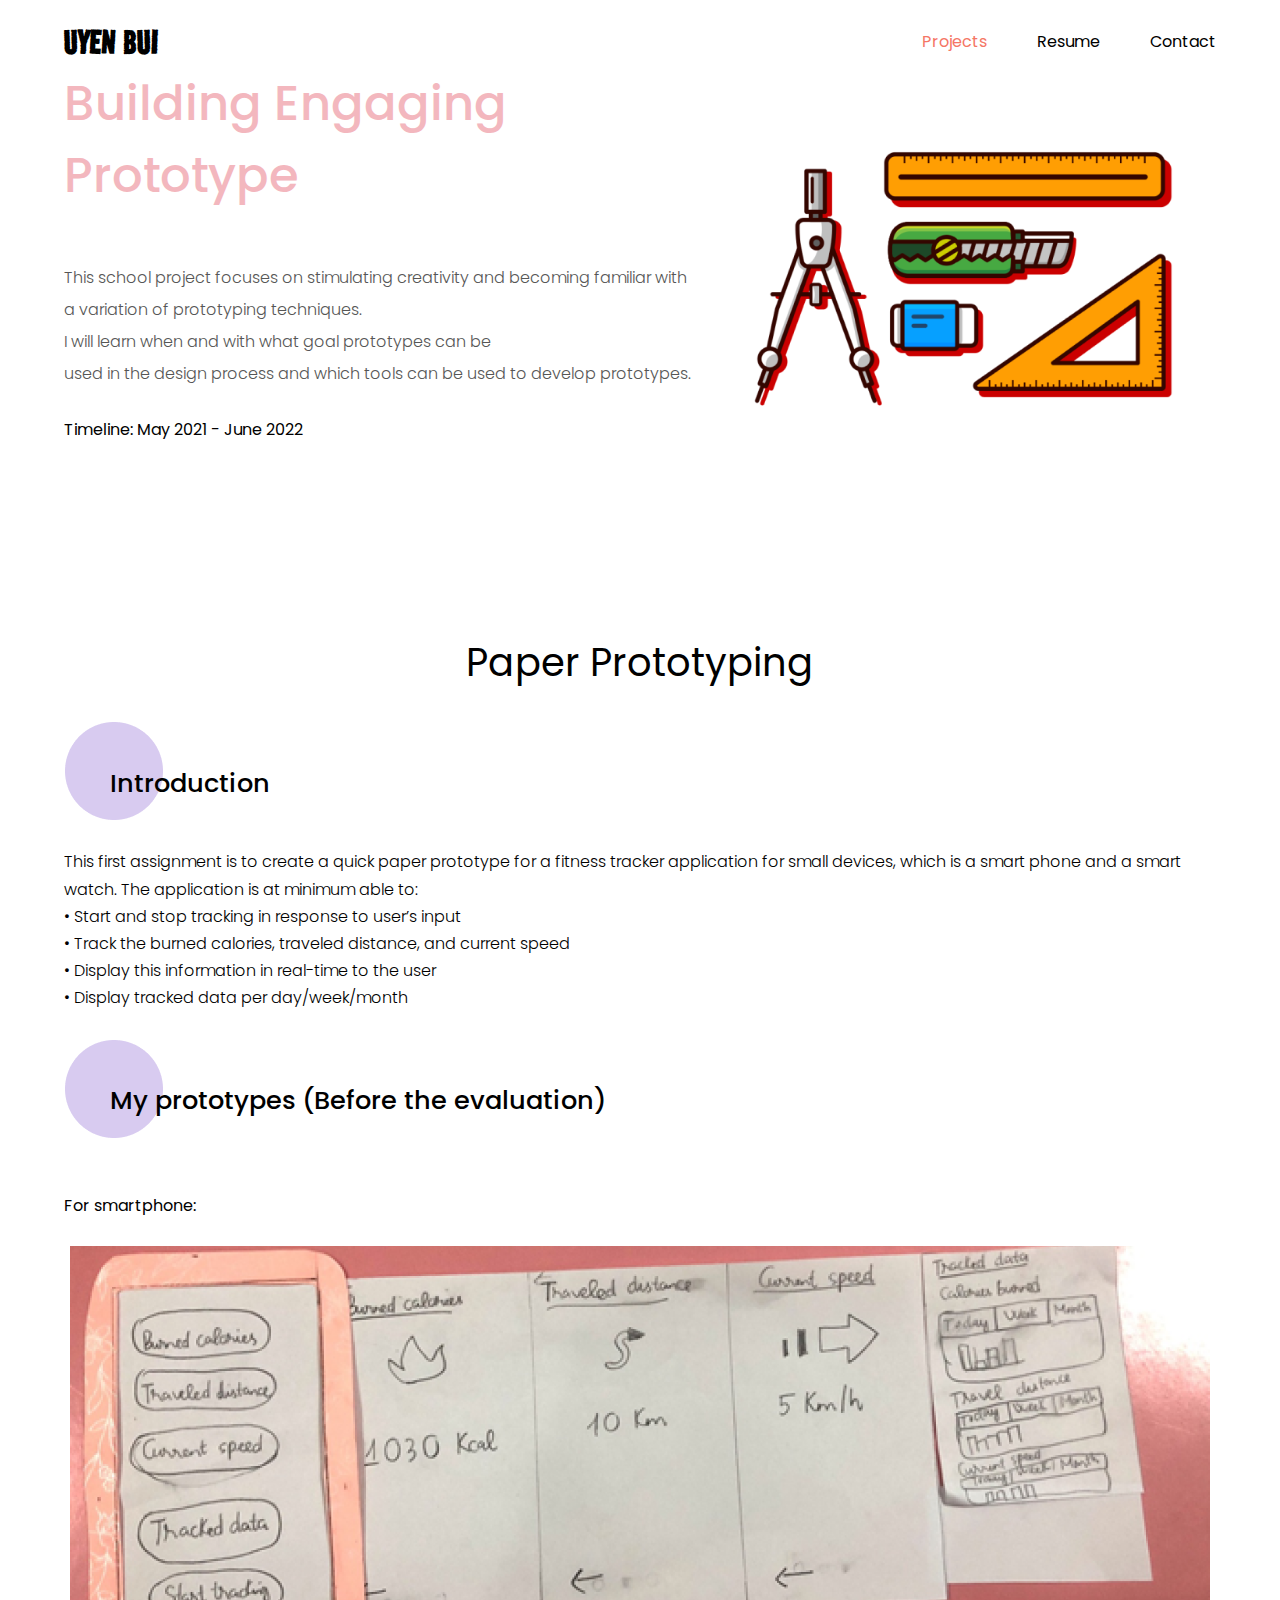
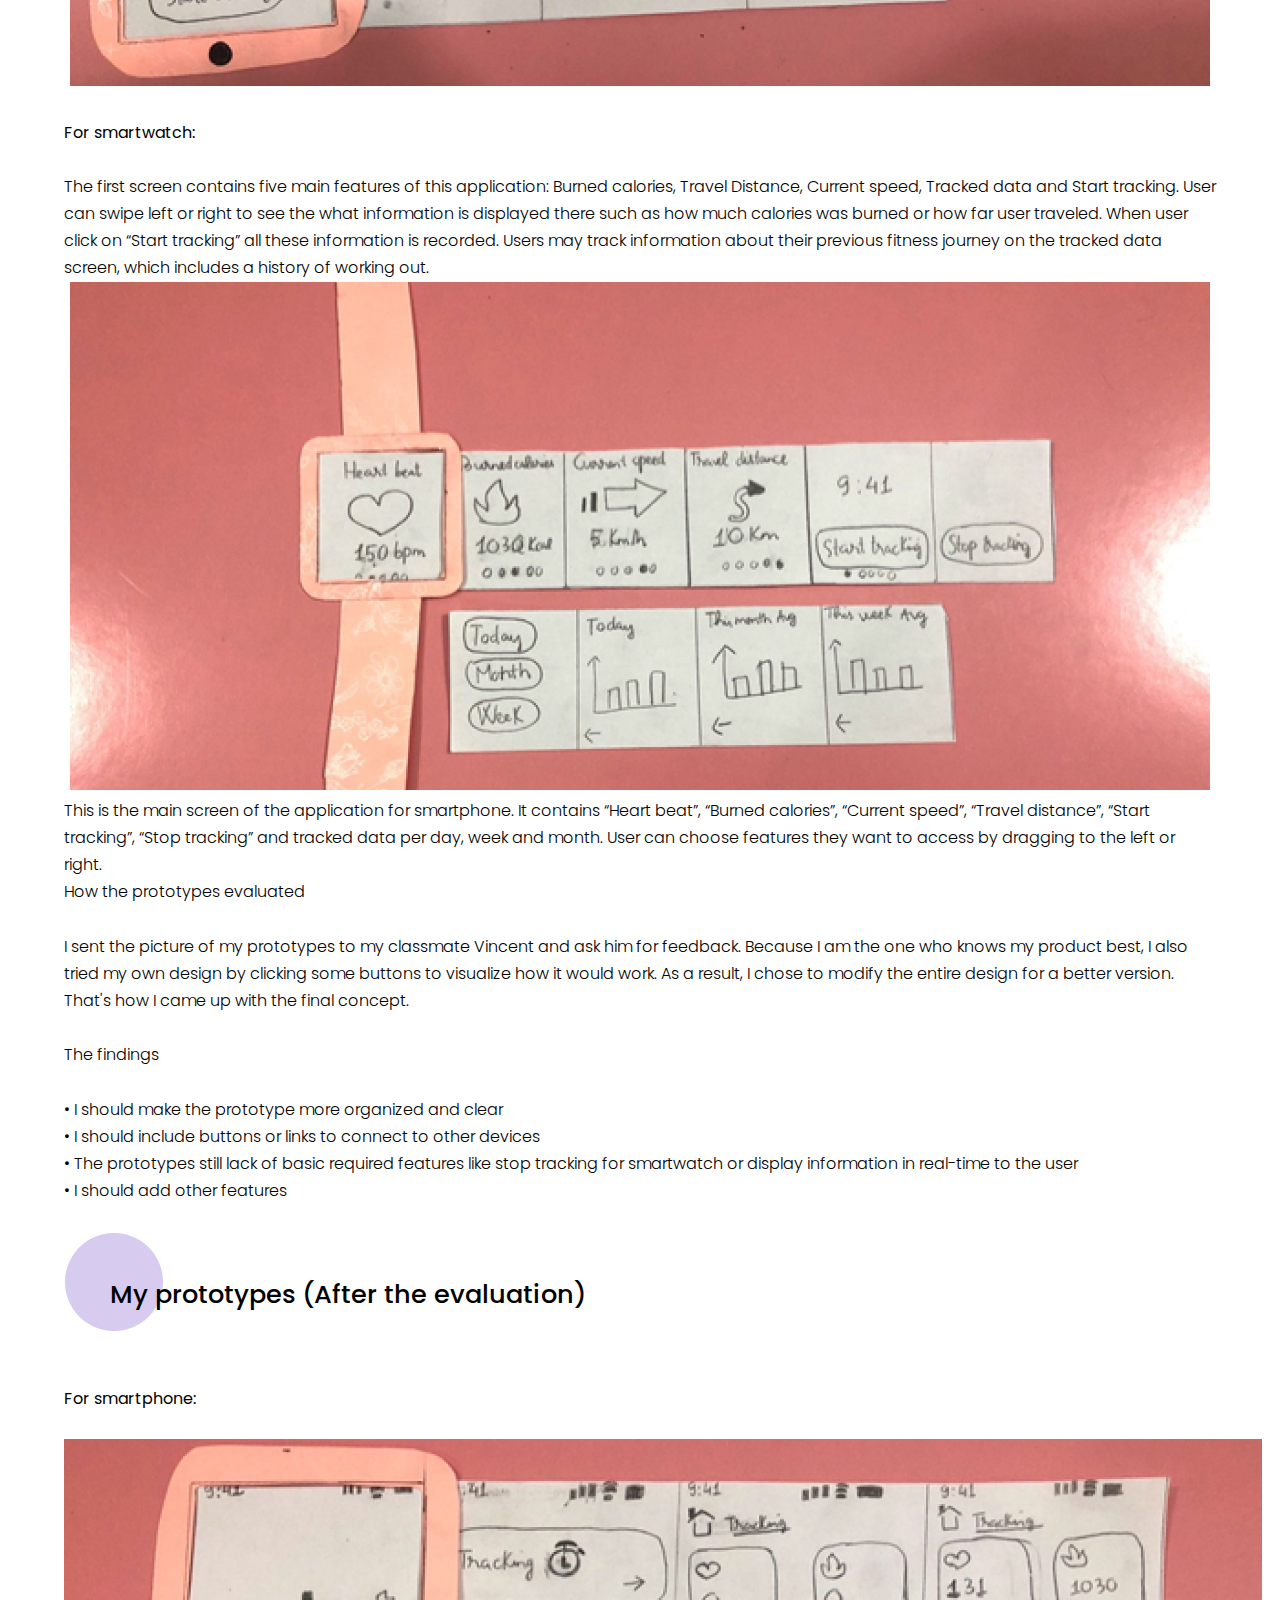
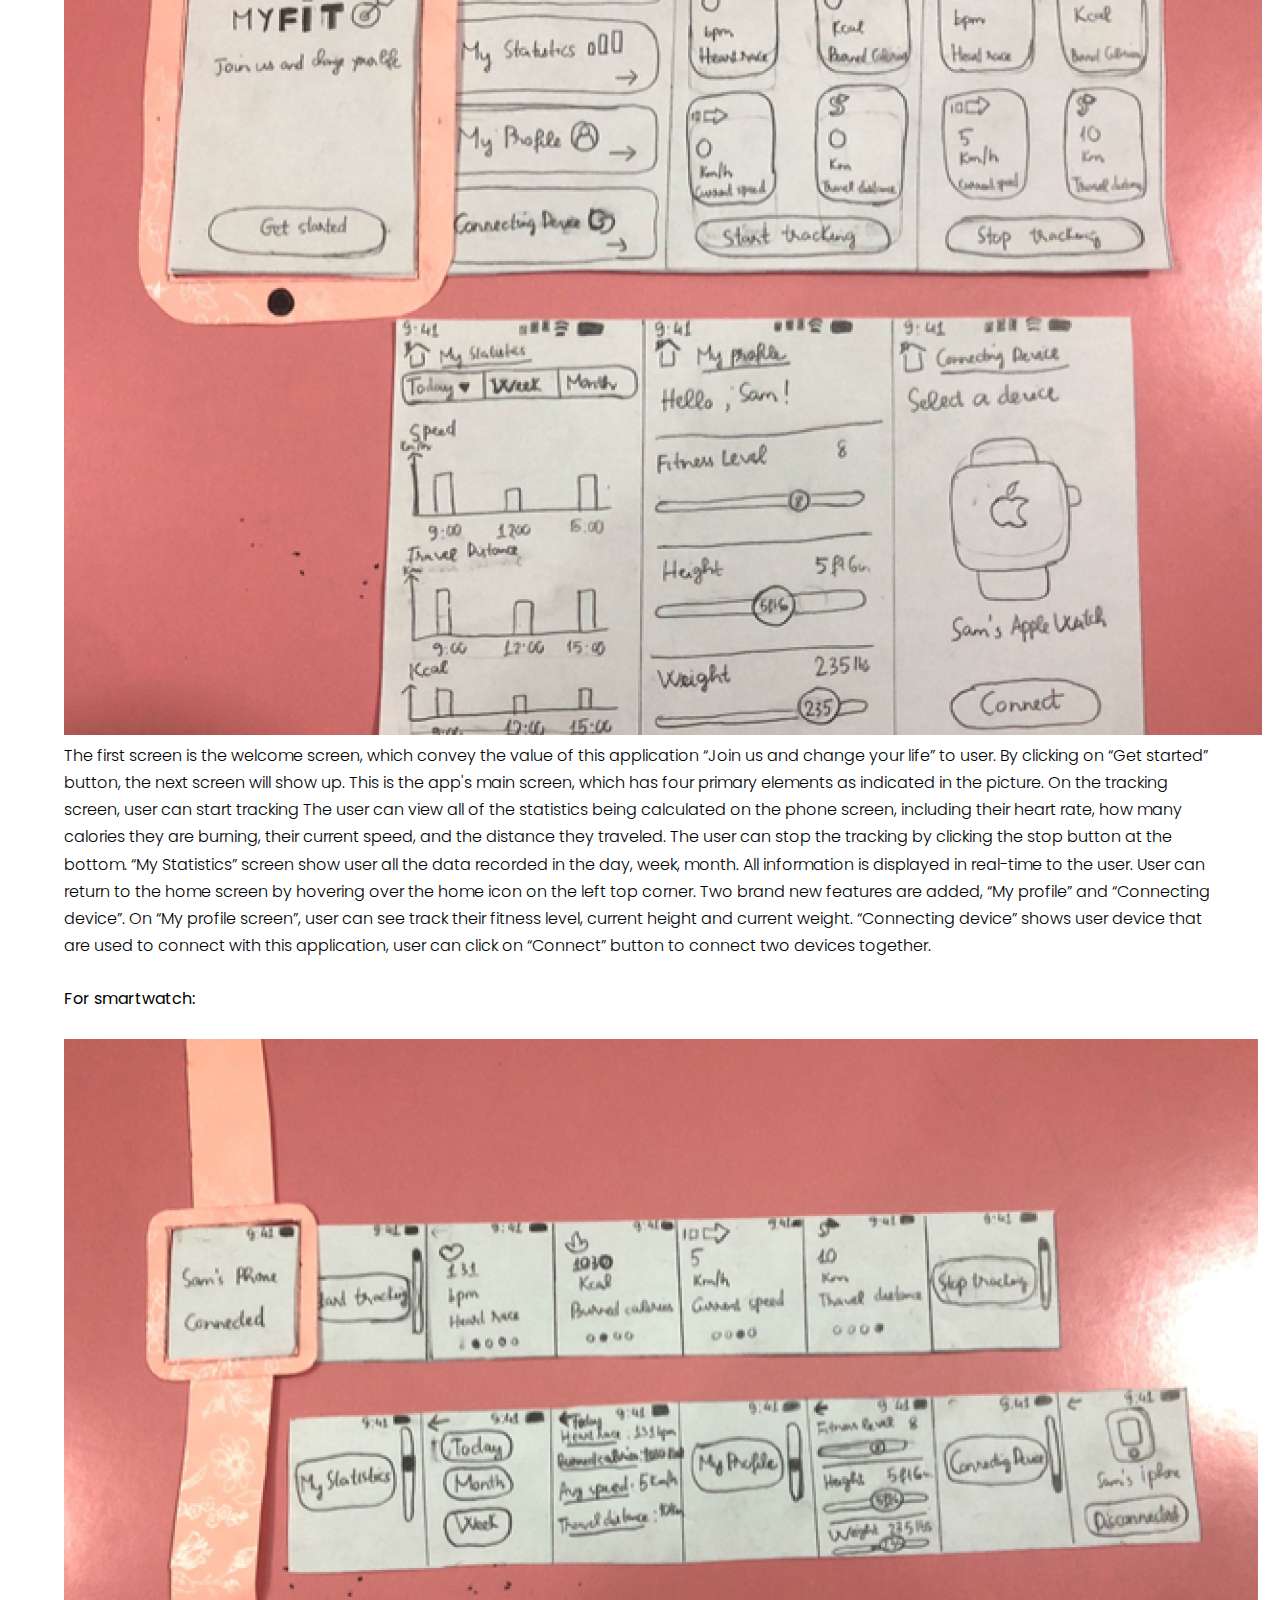
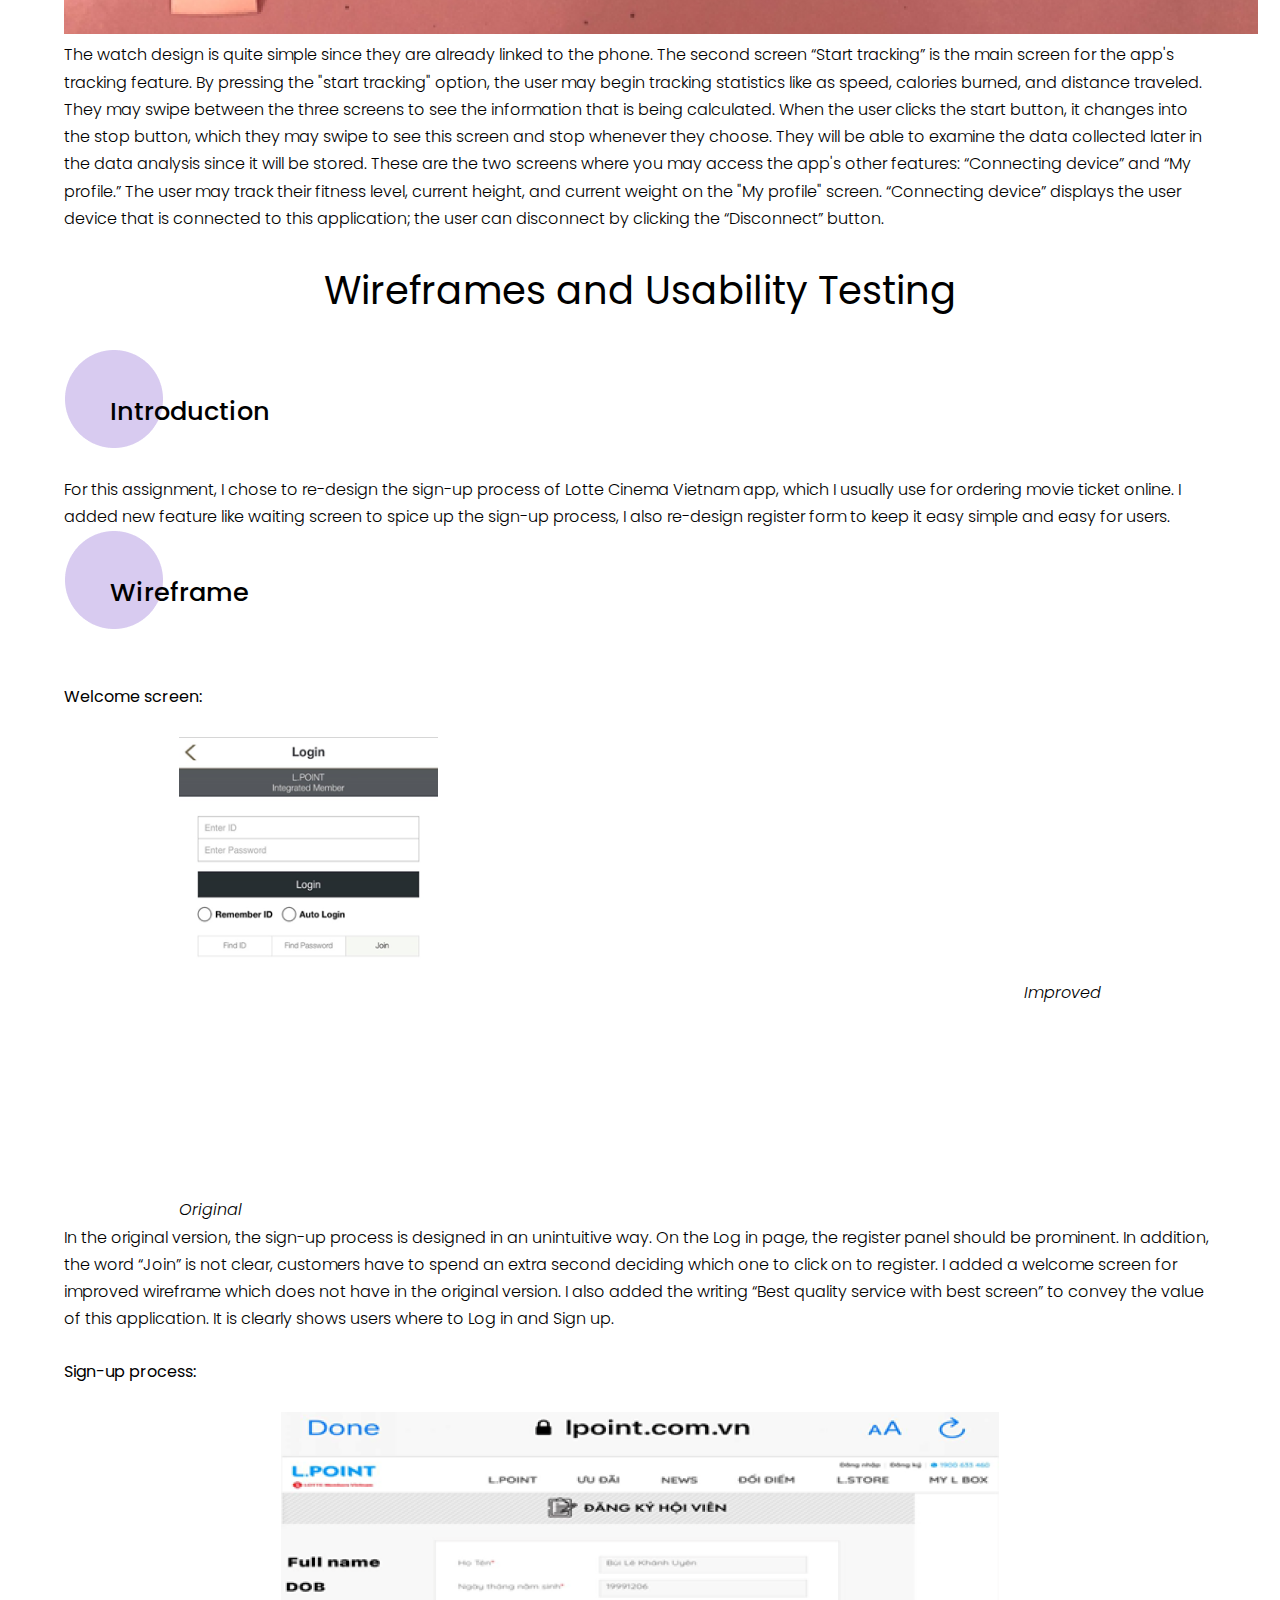
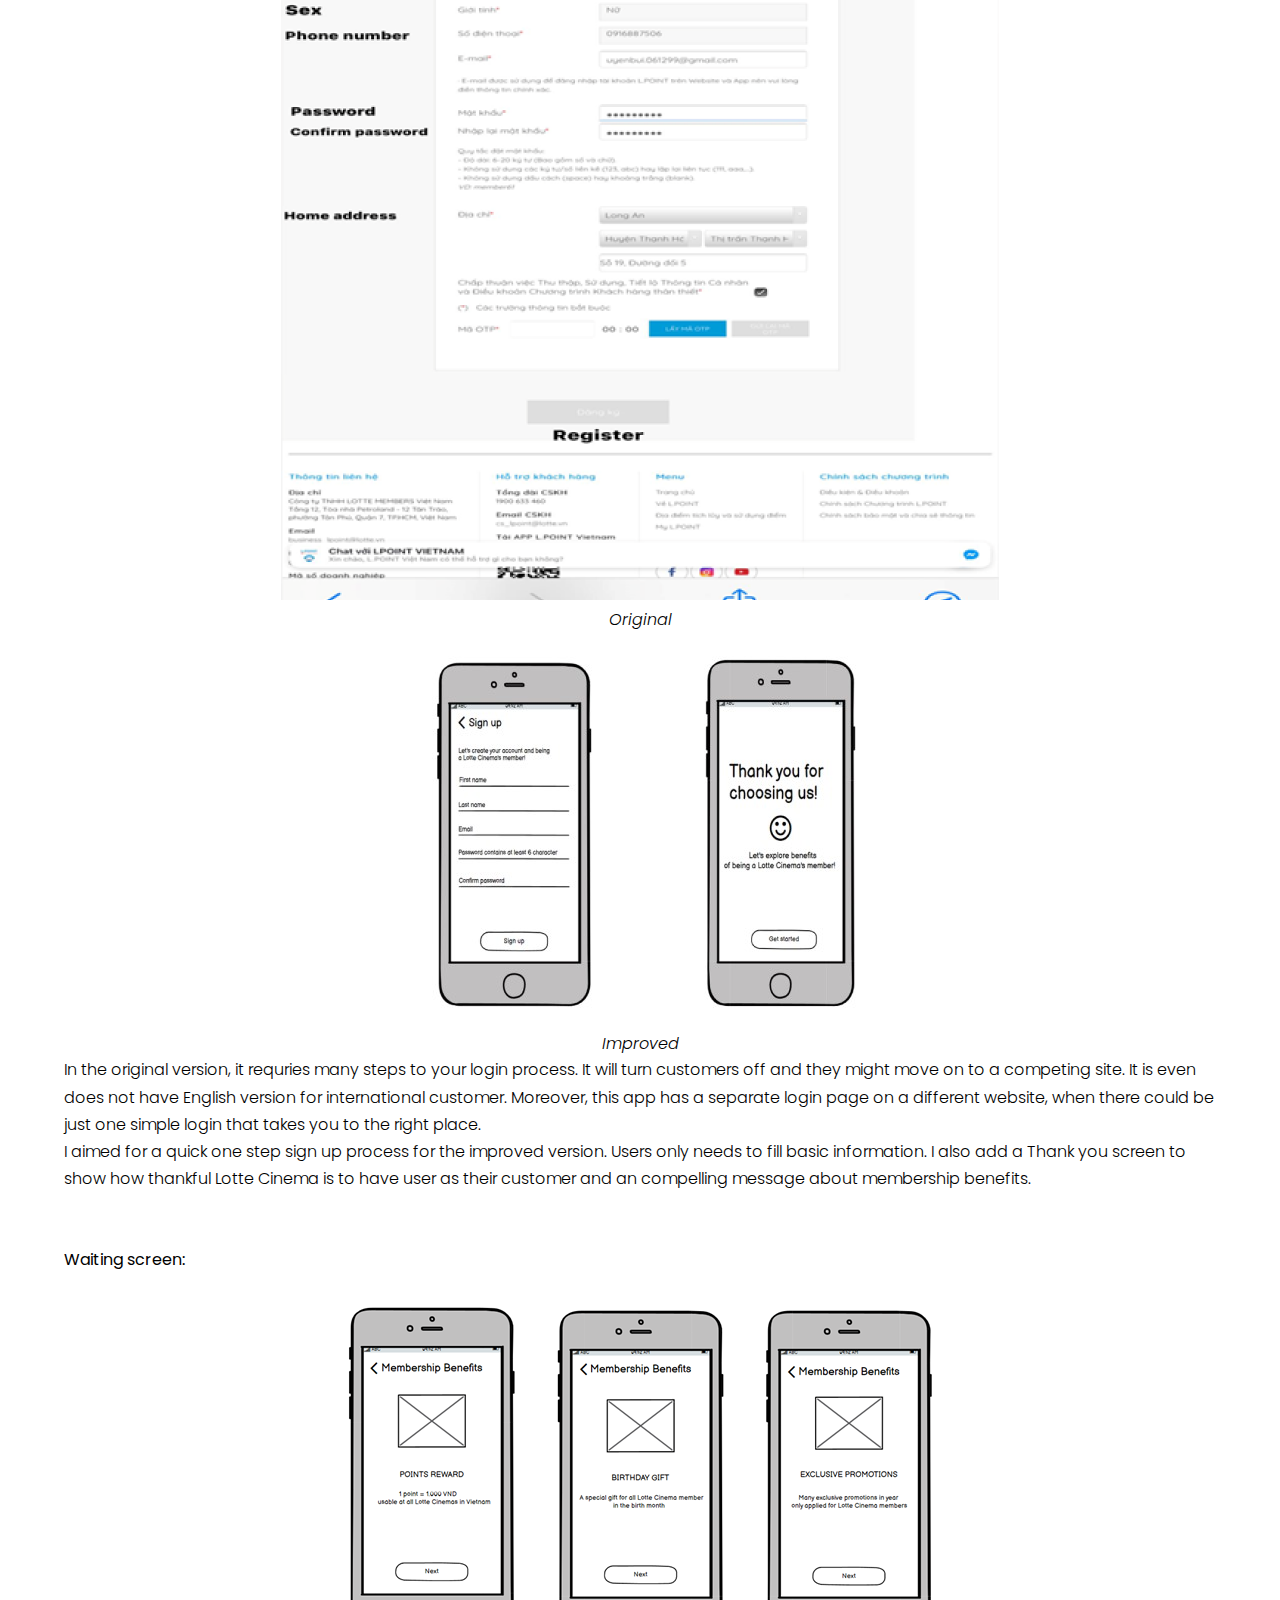
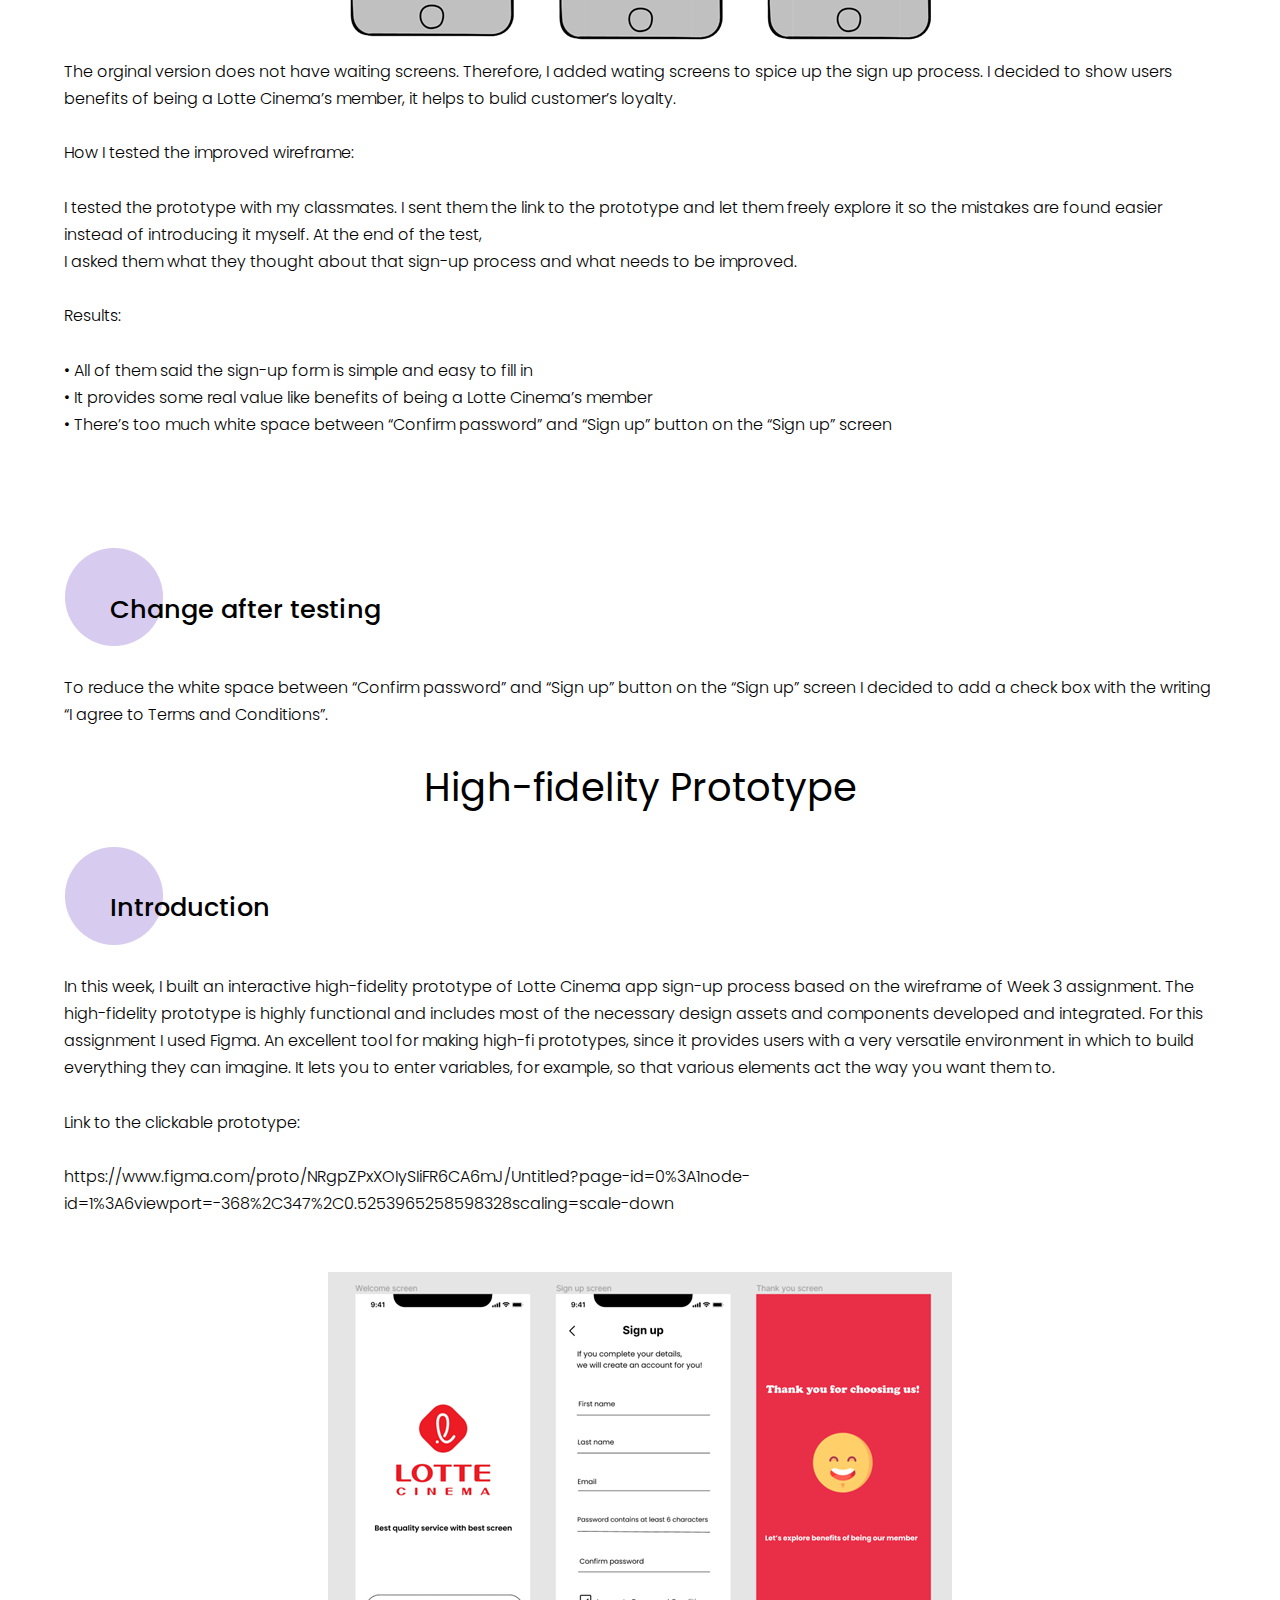
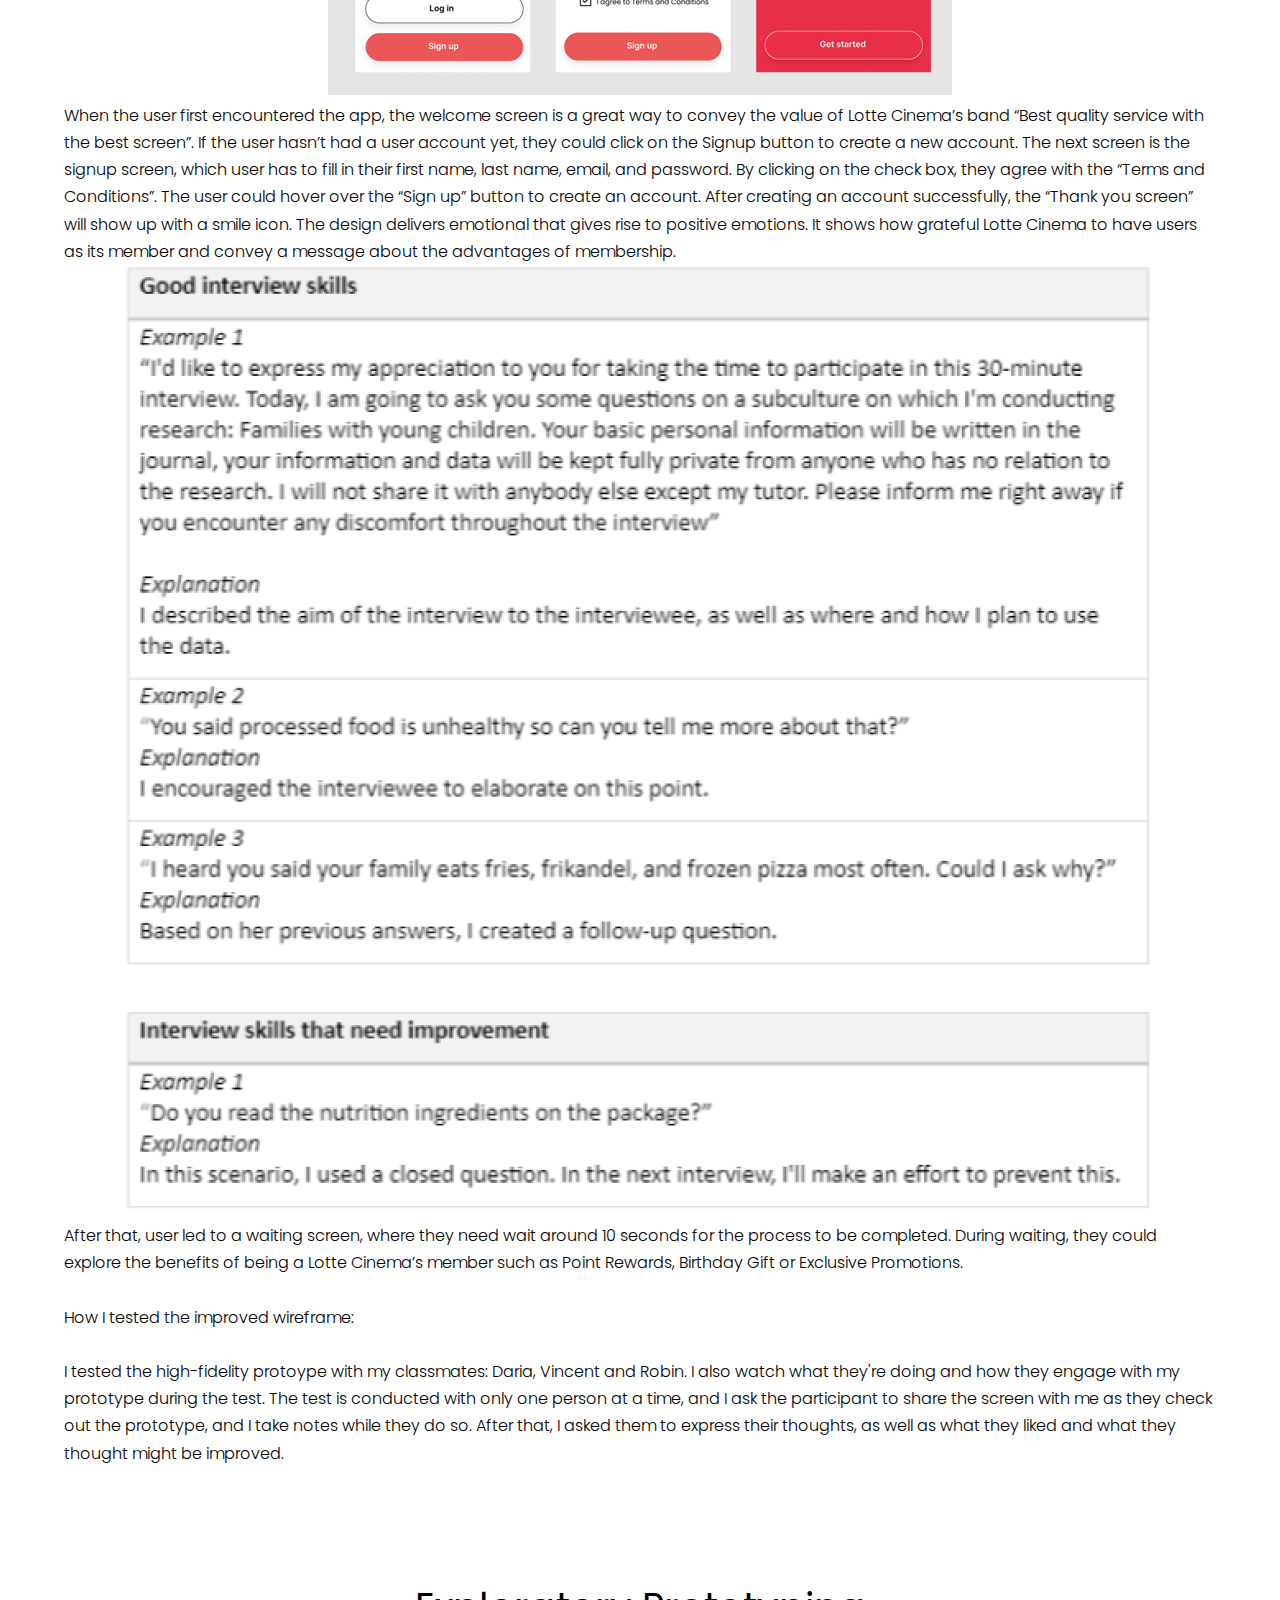
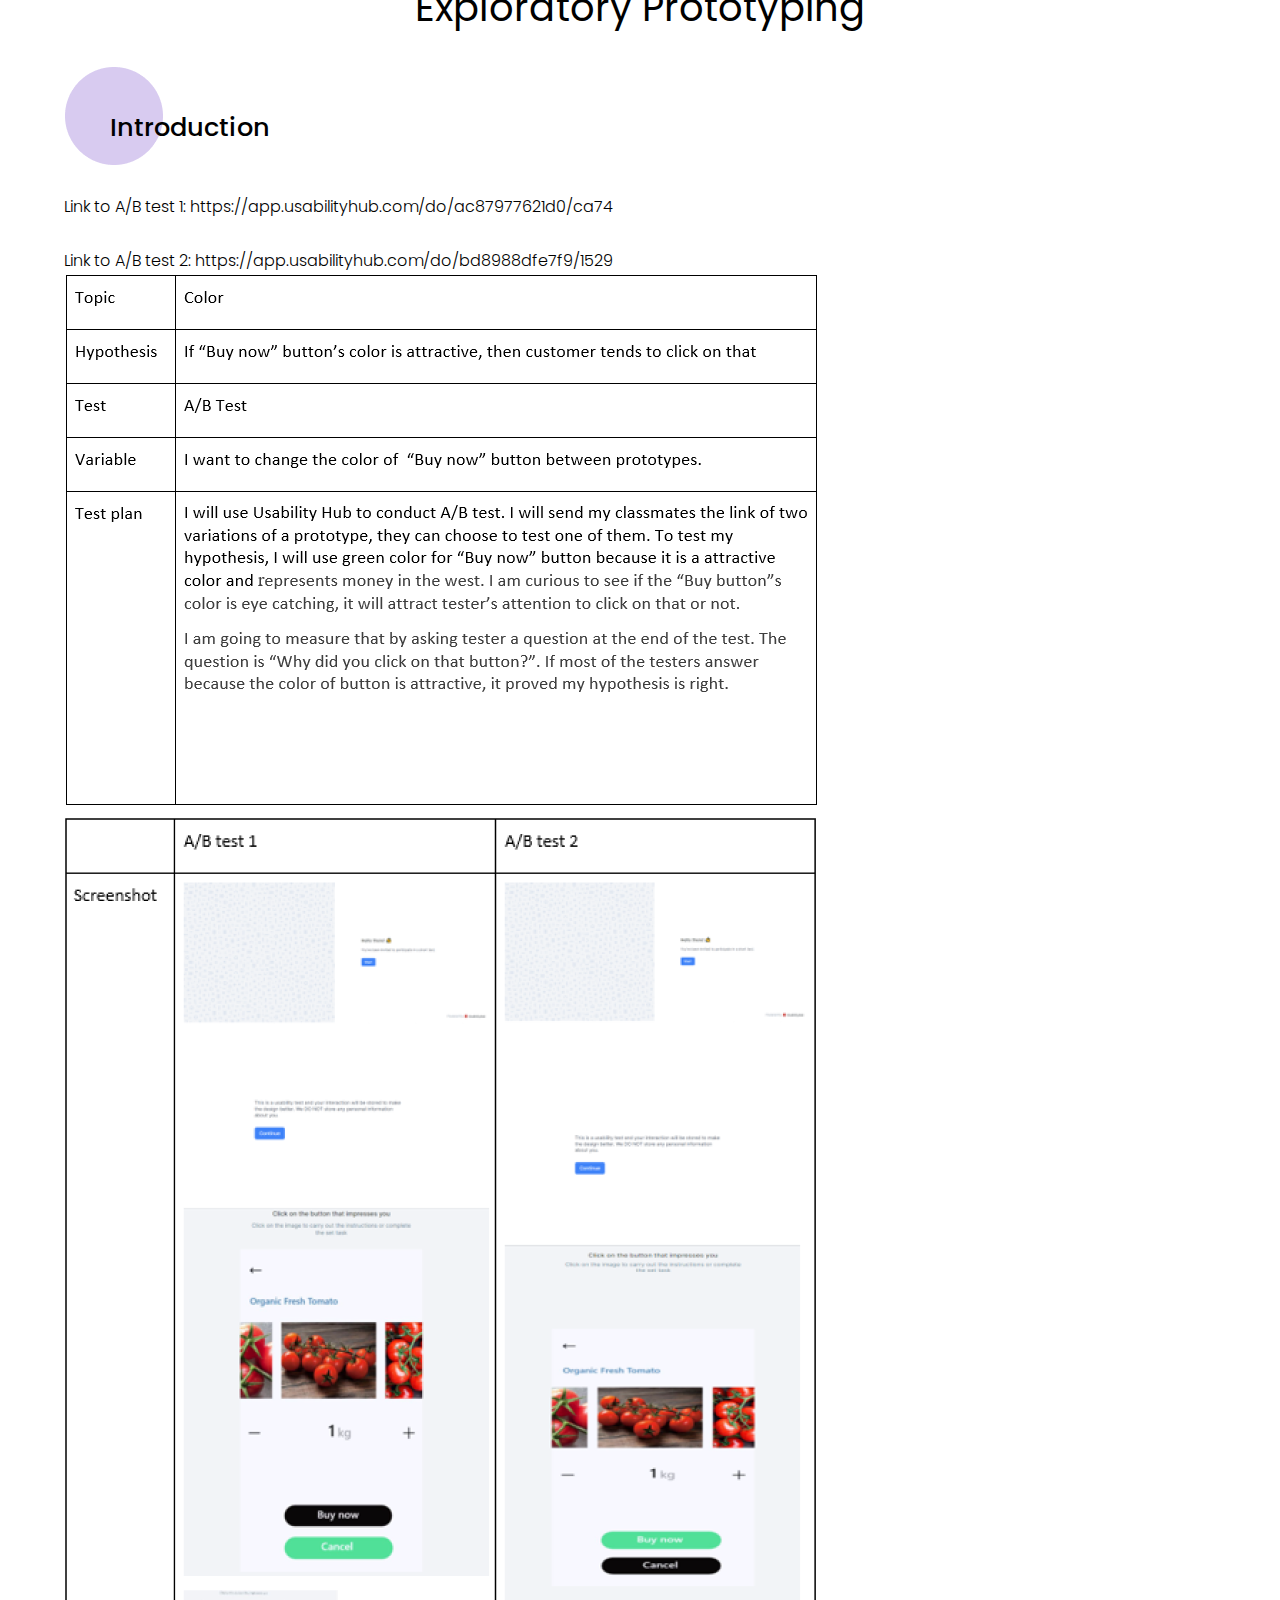
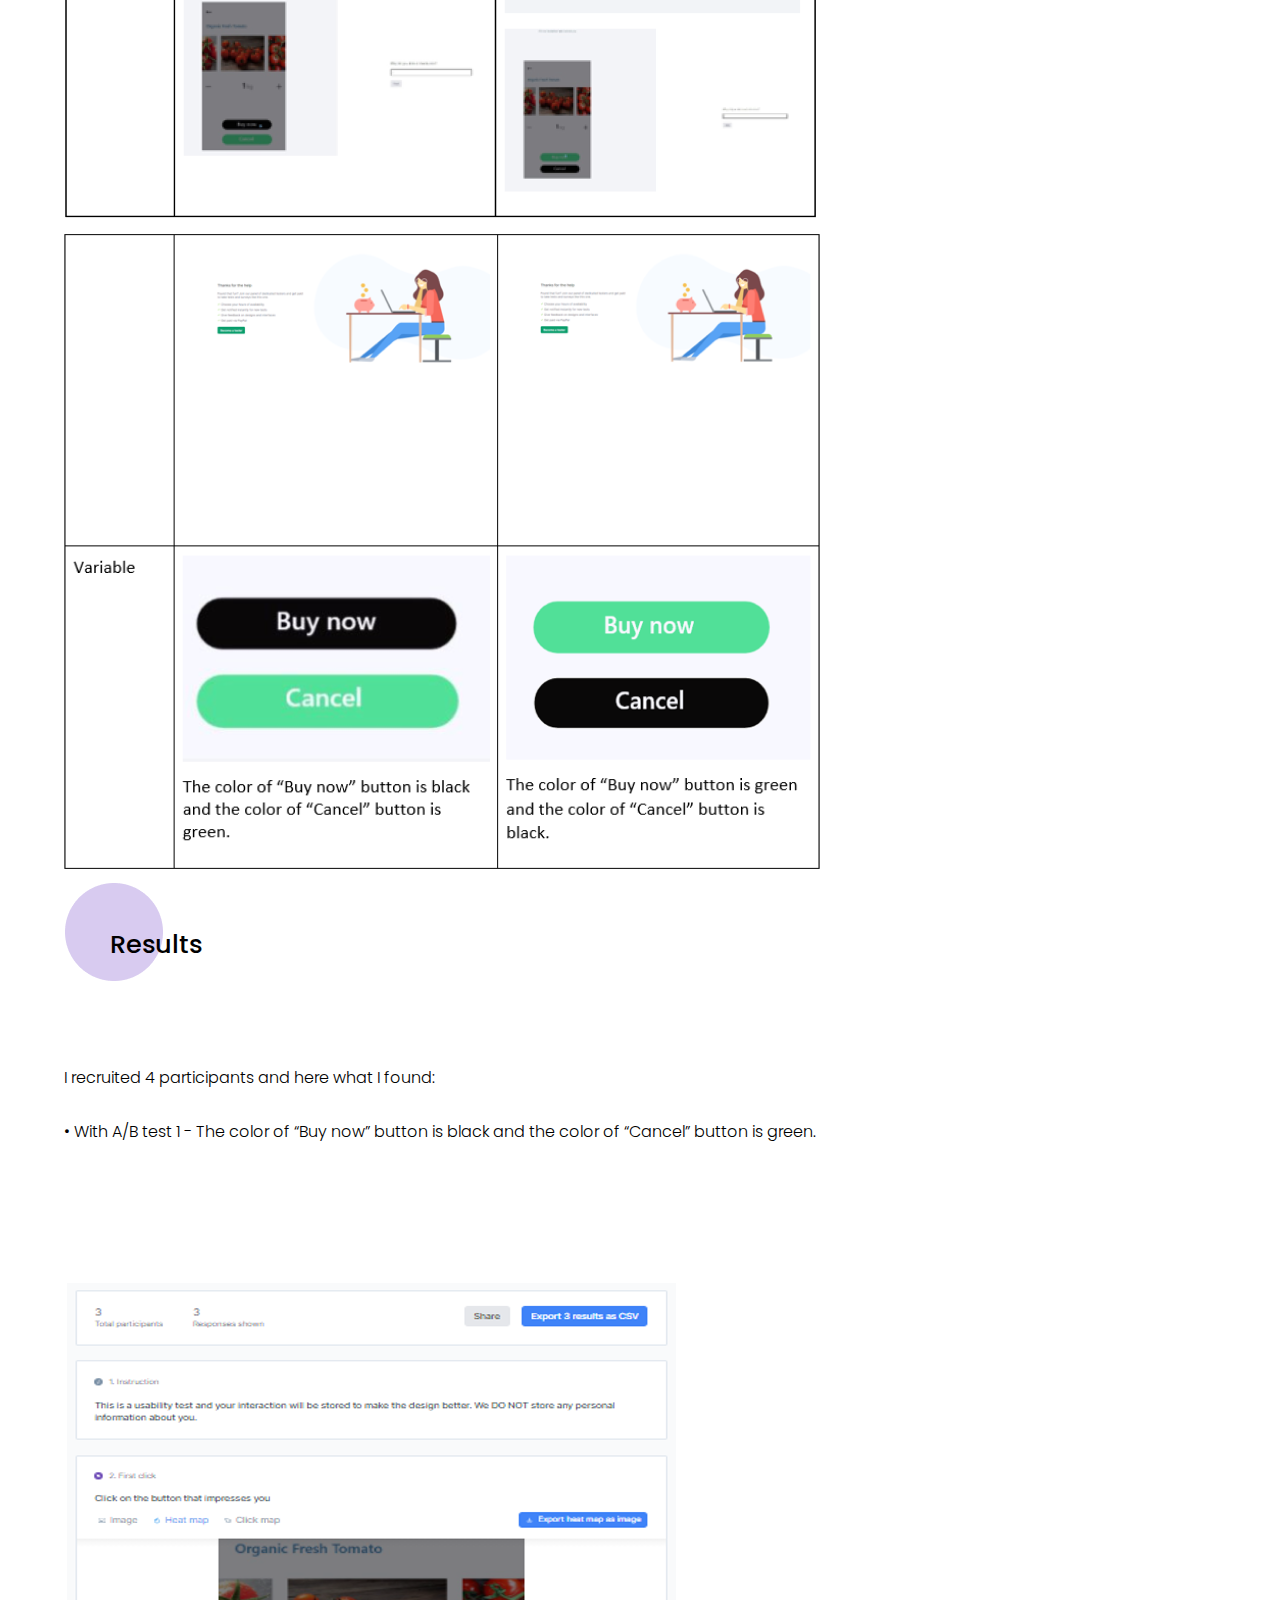
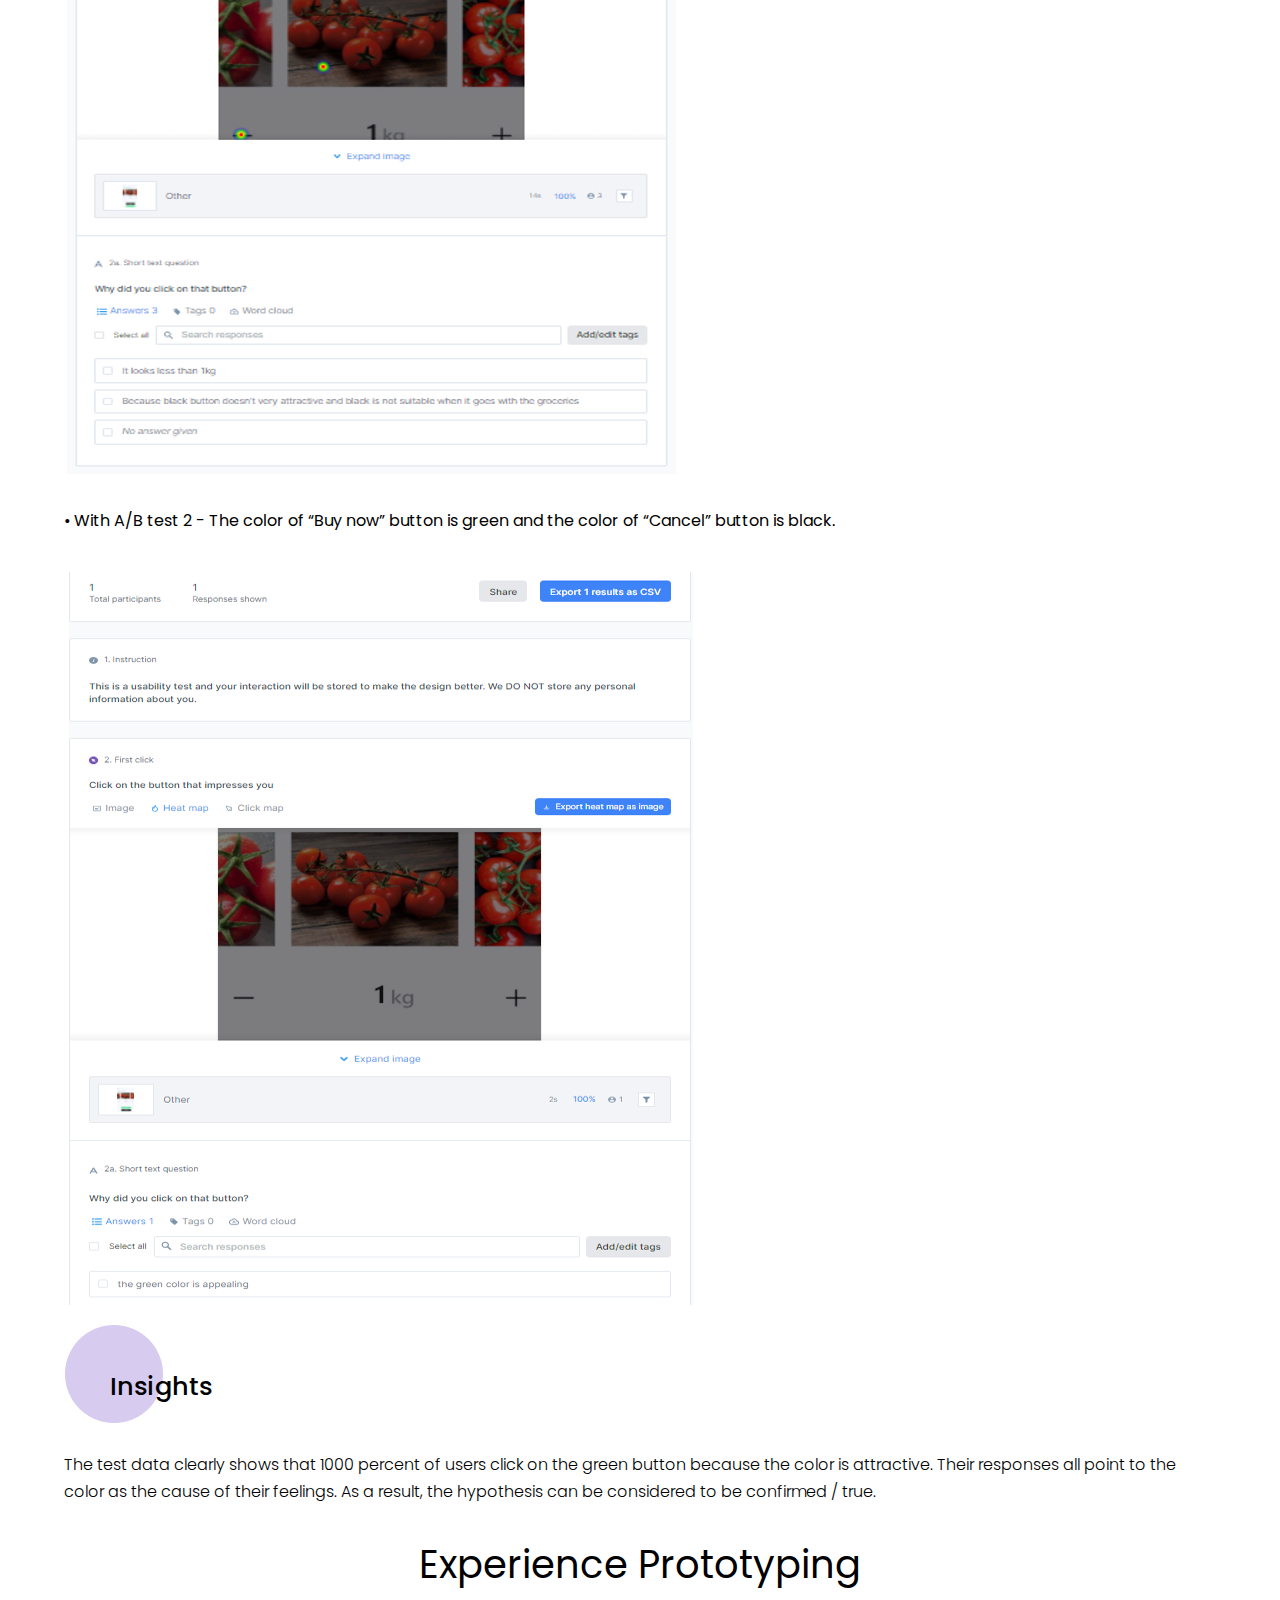
==== building.html @ 6082b0a3 "website files upload" ====
<!DOCTYPE html>
<html lang="en">

<head>
    <meta charset="UTF-8">
    <meta http-equiv="X-UA-Compatible" content="IE=edge">
    <meta name="viewport" content="width=device-width, initial-scale=1.0">
    <title>Re-design Uyen Bui</title>
    <link rel="stylesheet" href="stule.css">
</head>

<body>
    <div class="building-container">
        <div class="header-container">
            <div class="header-logo">
                <h3>
                    <a href="index.html">
                        UYEN BUI
                    </a>
                </h3>
            </div>
            <div class="header-menu">
                <ul>
                    <li>
                        <a href="#projects" style="color: #f57665">Projects</a>
                    </li>
                    <li>
                        <a href="./CV_UyenBui.pdf">Resume</a>
                    </li>
                    <li>
                        <a href="mailto:uyenbui.061299@gmail.com">Contact</a>
                    </li>
                </ul>
            </div>
        </div>
        <div class="content">
            <div class="first-block">
                <div class="first-block_left">
                    <h3>Building Engaging Prototype</h3>
                    <p>This school project focuses on stimulating creativity and becoming familiar with a variation of prototyping techniques.<br /> I will learn when and with what goal prototypes can be<br /> used in the design process and which tools can
                        be used to develop prototypes.</p>

                    <span>
                        <b>Timeline: May 2021 - June 2022</b>
                    </span>
                </div>
                <div class="first-block_right">
                    <img src="./img/BEP-photo (1).png" alt="">
                </div>

            </div>
            <div class="second-block">
                <div class=" title-block">
                    <h3> Paper Prototyping</h3>
                </div>
                <div class="second-block_content">
                    <div class="third-block_content__title title-circle">
                        <img src="./img/Ellipse 1.png" alt="">
                        <p>Introduction </p>
                    </div>
                    <div class="second-block_content">
                        <p>This first assignment is to create a quick paper prototype for a fitness tracker application for small devices, which is a smart phone and a smart watch. The application is at minimum able to:<br /> &bull; Start and stop tracking
                            in response to user&rsquo;s input<br /> &bull; Track the burned calories, traveled distance, and current speed<br /> &bull; Display this information in real-time to the user<br /> &bull; Display tracked data per day/week/month<br
                            /> &nbsp;
                        </p>

                    </div>
                    <div class="third-block_content__title title-circle">
                        <img src="./img/Ellipse 1.png" alt="">
                        <p>My prototypes (Before the evaluation)</p>
                    </div>
                    <div class="second-block_content-text">
                        <p><b>For smartphone:</b></p>
                        <center> <img src="./img/image 1 (1).png" alt=""></center>
                        <p><b>For smartwatch:</b></p>
                        <p>The first screen contains five main features of this application: Burned calories, Travel Distance, Current speed, Tracked data and Start tracking. User can swipe left or right to see the what information is displayed there such
                            as how much calories was burned or how far user traveled. When user click on “Start tracking” all these information is recorded. Users may track information about their previous fitness journey on the tracked data screen, which
                            includes a history of working out.</p>
                        <center> <img src="./img/image 2.png" alt=""></center>
                        <p>This is the main screen of the application for smartphone. It contains “Heart beat”, “Burned calories”, “Current speed”, “Travel distance”, “Start tracking”, “Stop tracking” and tracked data per day, week and month. User can choose
                            features they want to access by dragging to the left or right. </p>
                        <p>How the prototypes evaluated<br />
                            <br /> I sent the picture of my prototypes to my classmate Vincent and ask him for feedback. Because I am the one who knows my product best, I also tried my own design by clicking some buttons to visualize how it would work.
                            As a result, I chose to modify the entire design for a better version. That&#39;s how I came up with the final concept.<br />
                            <br /> The findings<br />
                            <br /> &bull; I should make the prototype more organized and clear<br /> &bull; I should include buttons or links to connect to other devices<br /> &bull; The prototypes still lack of basic required features like stop tracking
                            for smartwatch or display information in real-time to the user<br /> &bull; I should add other features<br /> &nbsp;
                        </p>

                    </div>
                    <div class="third-block_content__title title-circle">
                        <img src="./img/Ellipse 1.png" alt="">
                        <p>My prototypes (After the evaluation)</p>
                    </div>
                    <div class="second-block_content-text">
                        <p><b>For smartphone:</b></p>
                        <center> <img src="./img/image 3 (1).png" alt=""></center>
                        <p>The first screen is the welcome screen, which convey the value of this application “Join us and change your life” to user. By clicking on “Get started” button, the next screen will show up. This is the app's main screen, which
                            has four primary elements as indicated in the picture. On the tracking screen, user can start tracking The user can view all of the statistics being calculated on the phone screen, including their heart rate, how many calories
                            they are burning, their current speed, and the distance they traveled. The user can stop the tracking by clicking the stop button at the bottom. “My Statistics” screen show user all the data recorded in the day, week, month.
                            All information is displayed in real-time to the user. User can return to the home screen by hovering over the home icon on the left top corner. Two brand new features are added, “My profile” and “Connecting device”. On “My
                            profile screen”, user can see track their fitness level, current height and current weight. “Connecting device” shows user device that are used to connect with this application, user can click on “Connect” button to connect
                            two devices together.

                        </p>
                        <p><b>For smartwatch:</b></p>
                        <center> <img src="./img/image 4 (1).png" alt=""></center>
                        <p>The watch design is quite simple since they are already linked to the phone. The second screen “Start tracking” is the main screen for the app's tracking feature. By pressing the "start tracking" option, the user may begin tracking
                            statistics like as speed, calories burned, and distance traveled. They may swipe between the three screens to see the information that is being calculated. When the user clicks the start button, it changes into the stop button,
                            which they may swipe to see this screen and stop whenever they choose. They will be able to examine the data collected later in the data analysis since it will be stored. These are the two screens where you may access the app's
                            other features: “Connecting device” and “My profile.” The user may track their fitness level, current height, and current weight on the "My profile" screen. “Connecting device” displays the user device that is connected to
                            this application; the user can disconnect by clicking the “Disconnect” button.
                        </p>
                    </div>
                </div>
            </div>
            <div class="third-block">
                <div class=" title-block">
                    <h3> Wireframes and Usability Testing

                    </h3>
                </div>
                <div class="third-block_content">
                    <div class="third-block_content__title title-circle">
                        <img src="./img/Ellipse 1.png" alt="">
                        <p>Introduction
                        </p>
                    </div>
                    <div class="third-block_content">
                        <p>For this assignment, I chose to re-design the sign-up process of Lotte Cinema Vietnam app, which I usually use for ordering movie ticket online. I added new feature like waiting screen to spice up the sign-up process, I also re-design
                            register form to keep it easy simple and easy for users.</p>

                    </div>
                    <div class="third-block_content__title title-circle">
                        <img src="./img/Ellipse 1.png" alt="">
                        <p>Wireframe</p>
                    </div>
                    <p><b>Welcome screen:</b></p>
                    <div class="third-block_content-text">
                        <div class="context-text_flex">
                            <div class="context-text_flex__left">
                                <img src="./img/image 5 (1).png" alt="">
                                <p><i>Original</i></p>
                            </div>
                            <div class="context-text_flex__right">
                                <img src="./image 6 (1).png" alt="">
                                <p><i>Improved</i></p>
                            </div>
                        </div>
                    </div>

                    <div class="third-block_content-text">
                        <p>
                            In the original version, the sign-up process is designed in an unintuitive way. On the Log in page, the register panel should be prominent. In addition, the word “Join” is not clear, customers have to spend an extra second deciding which one to click
                            on to register. I added a welcome screen for improved wireframe which does not have in the original version. I also added the writing “Best quality service with best screen” to convey the value of this application. It is clearly
                            shows users where to Log in and Sign up.
                        </p>
                        <p> <b>Sign-up process:</b></p>
                        <center><img src="./img/image 7 (1).png" alt=""></center>
                        <center><i>Original</i></center>
                        <center> <img src="./img/g.jpg" alt=""></center>
                        <center><i> Improved</i></center>
                        <p>In the original version, it requries many steps to your login process. It will turn customers off and they might move on to a competing site. It is even does not have English version for international customer. Moreover, this app
                            has a separate login page on a different website, when there could be just one simple login that takes you to the right place.<br /> I aimed for a quick one step sign up process for the improved version. Users only needs to
                            fill basic information. I also add a Thank you screen to show how thankful Lotte Cinema is to have user as their customer and an compelling message about membership benefits.<br /> &nbsp;
                        </p>
                        <p><b>Waiting screen:</b></p>
                        <center> <img src="./img/image 10 (1).png" alt=""></center>
                        <p>The orginal version does not have waiting screens. Therefore, I added wating screens to spice up the sign up process. I decided to show users benefits of being a Lotte Cinema&rsquo;s member, it helps to bulid customer&rsquo;s loyalty.<br
                            />
                            <br /> How I tested the improved wireframe:<br />
                            <br /> I tested the prototype with my classmates. I sent them the link to the prototype and let them freely explore it so the mistakes are found easier instead of introducing it myself. At the end of the test,<br /> I asked
                            them what they thought about that sign-up process and what needs to be improved.
                            <br />
                            <br /> Results:
                            <br />
                            <br /> &bull; All of them said the sign-up form is simple and easy to fill in<br /> &bull; It provides some real value like benefits of being a Lotte Cinema&rsquo;s member
                            <br /> &bull; There&rsquo;s too much white space between &ldquo;Confirm password&rdquo; and &ldquo;Sign up&rdquo; button on the &ldquo;Sign up&rdquo; screen<br />
                            <br />
                            <br />
                            <br /> &nbsp;
                        </p>


                    </div>
                    <div class="third-block_content__title title-circle">
                        <img src="./img/Ellipse 1.png" alt="">
                        <p>Change after testing</p>
                    </div>
                    <div class="third-block_content-text">
                        <p>To reduce the white space between “Confirm password” and “Sign up” button on the “Sign up” screen I decided to add a check box with the writing “I agree to Terms and Conditions”.

                        </p>
                    </div>
                </div>
            </div>
            <div class="fourth-block">
                <div class=" title-block">
                    <h3> High-fidelity Prototype</h3>
                </div>
                <div class="fourth-block_content">
                    <div class="third-block_content__title title-circle">
                        <img src="./img/Ellipse 1.png" alt="">
                        <p>Introduction </p>
                    </div>
                    <div class="fourth-block_content">
                        <p>In this week, I built an interactive high-fidelity prototype of Lotte Cinema app sign-up process based on the wireframe of Week 3 assignment. The high-fidelity prototype is highly functional and includes most of the necessary design
                            assets and components developed and integrated. For this assignment I used Figma. An excellent tool for making high-fi prototypes, since it provides users with a very versatile environment in which to build everything they
                            can imagine. It lets you to enter variables, for example, so that various elements act the way you want them to.<br />
                            <br /> Link to the clickable prototype:<br />
                            <br /> <a href="https://www.figma.com/proto/NRgpZPxXOIySIiFR6CA6mJ/Untitled?page-id=0%3A1node-id=1%3A6viewport=-368%2C347%2C0.5253965258598328scaling=scale-down">https://www.figma.com/proto/NRgpZPxXOIySIiFR6CA6mJ/Untitled?page-id=0%3A1node-id=1%3A6viewport=-368%2C347%2C0.5253965258598328scaling=scale-down</a>
                            <br />
                            <br /> &nbsp;
                        </p>
                        <center> <img src="./img/image 12 (1).png" alt=""></center>
                        <p>When the user first encountered the app, the welcome screen is a great way to convey the value of Lotte Cinema’s band “Best quality service with the best screen”. If the user hasn’t had a user account yet, they could click on the
                            Signup button to create a new account. The next screen is the signup screen, which user has to fill in their first name, last name, email, and password. By clicking on the check box, they agree with the “Terms and Conditions”.
                            The user could hover over the “Sign up” button to create an account. After creating an account successfully, the “Thank you screen” will show up with a smile icon. The design delivers emotional that gives rise to positive emotions.
                            It shows how grateful Lotte Cinema to have users as its member and convey a message about the advantages of membership.
                        </p>
                        <center> <img src="./img/image 13.png" alt=""></center>
                        <p>After that, user led to a waiting screen, where they need wait around 10 seconds for the process to be completed. During waiting, they could explore the benefits of being a Lotte Cinema&rsquo;s member such as Point Rewards, Birthday
                            Gift or Exclusive Promotions.<br />
                            <br /> How I tested the improved wireframe:<br />
                            <br /> I tested the high-fidelity protoype with my classmates: Daria, Vincent and Robin. I also watch what they&#39;re doing and how they engage with my prototype during the test. The test is conducted with only one person
                            at a time, and I ask the participant to share the screen with me as they check out the prototype, and I take notes while they do so. After that, I asked them to express their thoughts, as well as what they liked and what they
                            thought might be improved.<br />
                            <br />
                            <br /> &nbsp;
                        </p>


                    </div>
                </div>
            </div>
            <div class="fifth-block">
                <div class=" title-block">
                    <h3> Exploratory Prototyping</h3>
                </div>
                <div class="fifth-block_content">
                    <div class="third-block_content__title title-circle">
                        <img src="./img/Ellipse 1.png" alt="">
                        <p>Introduction </p>
                    </div>
                    <div class="fifth-block_content-text">
                        <p>
                            <p>Link to A/B test 1: <a href=" https://app.usabilityhub.com/do/ac87977621d0/ca74">
                                https://app.usabilityhub.com/do/ac87977621d0/ca74</a> <br />
                                <br /> Link to A/B test 2: <a href="https://app.usabilityhub.com/do/bd8988dfe7f9/1529">https://app.usabilityhub.com/do/bd8988dfe7f9/1529</a>
                            </p>
                        </p>
                        <img src="./img/image 14 (1).png" alt="">
                        <img src="./img/image 15.png" alt="">
                        <img src="./img/image 16.png" alt="">


                    </div>
                    <div class="third-block_content__title title-circle">
                        <img src="./img/Ellipse 1.png" alt="">
                        <p>Results
                        </p>
                    </div>
                    <div class="fifth-block_content-text">
                        <p><br />
                            <br /> I recruited 4 participants and here what I found:<br />
                            <br /> &bull; With A/B test 1 - The color of &ldquo;Buy now&rdquo; button is black and the color of &ldquo;Cancel&rdquo; button is green.<br />
                            <br />
                            <br />
                            <br />
                            <br /> &nbsp;
                        </p>

                        <img src="./img/image 17.png" alt="">
                        <p><b>• With A/B test 2 - The color of “Buy now” button is green and the color of “Cancel”
                                button is black.

                            </b></p>
                        <img src="./img/image 18.png" alt="">


                    </div>
                    <div class="third-block_content__title title-circle">
                        <img src="./img/Ellipse 1.png" alt="">
                        <p>Insights

                        </p>
                    </div>
                    <div class="fifth-block_content-text">
                        <p>

                            The test data clearly shows that 1000 percent of users click on the green button because the color is attractive. Their responses all point to the color as the cause of their feelings. As a result, the hypothesis can be considered to be confirmed / true.








                        </p>
                    </div>
                </div>
            </div>
            <div class="sixth-block">
                <div class=" title-block">
                    <h3> Experience Prototyping

                    </h3>
                </div>
                <div class="sixth-block_content">
                    <div class="third-block_content__title title-circle">
                        <img src="./img/Ellipse 1.png" alt="">
                        <p>Introduction </p>
                    </div>
                    <div class="sixth-block_content-text">
                        <p>The Wizard of Oz prototyping requires the creation of a basic model of the finished product, referred to as a prototype. In this week assignment, I will make an interactive application, in which stimulate machine behavior with
                            human controls. The prototype should then be tested remotely. The user's movements will be the fake input in this prototype, and I'll be able to control the applications based on that.

                        </p>
                        <img src="./img/image 19.png" alt="">
                    </div>
                    <div class="third-block_content__title title-circle">
                        <img src="./img/Ellipse 1.png" alt="">
                        <p>Results
                        </p>
                    </div>
                    <div class="sixth-block_content-text">
                        <p>
                            <b>Screenshots:</b>
                        </p>
                        <center> <img src="./img/image 21.png" alt=""></center>


                    </div>
                </div>
            </div>
            <div class="sixth-block">
                <div class=" title-block">
                    <h3> Final reflection
                    </h3>
                </div>
                <div class="seventh-block_content">

                    <div class="seventh-block_content-text">
                        <p>
                            <p>Throughout the course, I&#39;ve used a variety of prototype tools to create various types of prototypes.
                                <br />
                                <br /> &bull; In the begining, the goal was to create a Lo-fi Prototype of a fitness tracker for a mobile phone and watch using pencils, pens, and paper. This sort of prototype, in my opinion, is really simple to create,
                                since it is low-cost, low-commitment, and allows you to rapidly visualize and test numerous concepts in a short amount of time. However, I find it difficult to arrange a large number of elements on a single sheet of paper;
                                it becomes too dense or disorganized, etc., and I have to do it again and over again.<br />
                                <br /> &bull; Starting with Wireframes was a good place for me to start. For this, I choose to use the Balsamiq program. As previously stated, I thought the program was really nice, and I would suggest it to anyone who
                                wants to use it and create a wireframe because of its convenience. Making a wireframe for the Hi-fi prototype can assist me in completing the task that I was unable to do with the paper prototype: ordering all of the app&#39;s
                                parts. After that, I decided to work on an interactive high-fidelity prototype with Figma.
                                <br />
                                <br /> &bull; For Exploratory Prototype , I figured out how to make a basic yet effective prototype to use in Usability Hub&#39;s A/B testing and prove my hypothesis about Color topic.
                                <br />
                                <br /> &bull; The Wizard of Oz method seemed strange at first, but after applying it to construct the Exploratory Prototype, I was delighted. Developers utilize role-playing to evaluate how end users will interact with
                                the prototype after it has been developed. This is a useful approach to test a prototype without having to build a complicated product and yet get feedback from users.<br /> &nbsp;
                            </p>
                        </p>
                    </div>

                </div>
            </div>
            <!-- <b style="padding: 50px 5%;"><a
                    href="https://www.figma.com/file/nxJpyDJiS2KUcIkiv5RkYs/BEP?node-id=0%3A1">Check here to see the
                    full high-fidelity prototype</a></b> -->
        </div>
        <div class="footer-container">
            <hr>
            <div class="footer-icon_group">
                <a href="mailto:uyenbui.061299@gmail.com"><img src="./img/Gmail logo.png" alt=""></a>
                <a href="http://www.linkedin.com/in/builekhanhuyen"> <img src="./img/LinkedIn logo.png" alt=""></a>
                <a href="https://www.behance.net/builekhanhuyen"> <img src="./img/Behance Squared logo.png" alt=""></a>
            </div>
        </div>
    </div>
</body>

</html>
---- stule.css ----
@import url("https://fonts.googleapis.com/css2?family=Poppins:ital,wght@0,200;0,300;0,400;0,500;0,600;0,800;0,900;1,100;1,200;1,300;1,500;1,600;1,700;1,800;1,900&family=Road+Rage&display=swap");
/* ======== */
* {
  padding: 0;
  margin: 0;
  -webkit-box-sizing: border-box;
          box-sizing: border-box;
}

li {
  list-style: none;
}

a {
  text-decoration: none;
  color: #000000;
}

html {
  scroll-behavior: smooth;
}

body {
  font-family: "Poppins", sans-serif;
  background-color: #fff;
  font-weight: 300;
}

.header-container {
  display: -webkit-box;
  display: -ms-flexbox;
  display: flex;
  -webkit-box-pack: justify;
      -ms-flex-pack: justify;
          justify-content: space-between;
  -webkit-box-align: center;
      -ms-flex-align: center;
          align-items: center;
  padding: 20px 5%;
}

.header-container .header-logo {
  font-family: "Road Rage", cursive;
}

.header-container .header-logo h3 {
  font-size: 2.4em;
}

.header-container .header-menu ul {
  display: -webkit-box;
  display: -ms-flexbox;
  display: flex;
  -webkit-box-pack: end;
      -ms-flex-pack: end;
          justify-content: end;
  -webkit-box-align: center;
      -ms-flex-align: center;
          align-items: center;
}

.header-container .header-menu ul li {
  margin-left: 50px;
  font-weight: 400;
}

/* =========================================================================
 =========================================================================
=============================HOME====================================
================================================================ 
 =========================================================================*/
.container .first-block-container {
  padding: 5px 5%;
  margin-bottom: 100px;
}

.container .first-block-container h3 {
  font-size: 2em;
  padding: 10px 0px;
  font-weight: 600;
}

.container .first-block-container h3 span {
  color: #f57665;
}

.container .first-block-container p {
  color: #565656;
  font-weight: 300;
  padding-bottom: 10px;
}

.container .first-block-container button {
  color: #f57665;
  border: 1px solid #f57665;
  background-color: #fff;
  padding: 6px 20px;
  border-radius: 5px;
  -webkit-box-shadow: rgba(50, 50, 93, 0.25) 0px 50px 100px -20px, rgba(0, 0, 0, 0.3) 0px 30px 60px -30px;
          box-shadow: rgba(50, 50, 93, 0.25) 0px 50px 100px -20px, rgba(0, 0, 0, 0.3) 0px 30px 60px -30px;
  -webkit-transition: all 0.3s;
  transition: all 0.3s;
}

.container .first-block-container button:hover {
  background-color: #f57665;
  color: #fff;
  -webkit-box-shadow: rgba(50, 50, 93, 0.25) 0px 50px 100px -20px, rgba(0, 0, 0, 0.3) 0px 30px 60px -30px;
          box-shadow: rgba(50, 50, 93, 0.25) 0px 50px 100px -20px, rgba(0, 0, 0, 0.3) 0px 30px 60px -30px;
}

.container .second-block-container {
  padding: 10px 5%;
}

.container .second-block-container .second-block_title {
  display: -webkit-box;
  display: -ms-flexbox;
  display: flex;
  -webkit-box-pack: start;
      -ms-flex-pack: start;
          justify-content: start;
  -webkit-box-align: center;
      -ms-flex-align: center;
          align-items: center;
}

.container .second-block-container .second-block_title hr {
  width: 5%;
}

.container .second-block-container .second-block_title p {
  padding: 0px 10px;
}

.container .second-block-container .second-block_content {
  margin-bottom: 100px;
  display: -webkit-box;
  display: -ms-flexbox;
  display: flex;
  -webkit-box-pack: center;
      -ms-flex-pack: center;
          justify-content: center;
}

.container .second-block-container .second-block_content .second-block_content-left {
  width: 47%;
  padding: 30px 0px;
  line-height: 2.6em;
}

.container .second-block-container .second-block_content .second-block_content-left h3 {
  font-size: 1.7em;
  font-weight: 600;
}

.container .second-block-container .second-block_content .second-block_content-left p {
  color: #565656;
  padding: 5px 0px;
}

.container .second-block-container .second-block_content .second-block_content-left .second-block_content-lert__btn-group {
  display: -webkit-box;
  display: -ms-flexbox;
  display: flex;
  -webkit-box-pack: start;
      -ms-flex-pack: start;
          justify-content: start;
  -webkit-box-align: center;
      -ms-flex-align: center;
          align-items: center;
  margin-bottom: 20px;
  gap: 20px;
}

.container .second-block-container .second-block_content .second-block_content-left .second-block_content-lert__btn-group button {
  border: none;
  padding: 5px 20px;
  border-radius: 10px;
}

.container .second-block-container .second-block_content .second-block_content-left span {
  border-bottom: 3px solid #f57665;
  font-weight: 500;
}

.container .second-block-container .second-block_content .second-block_content-right {
  width: 53%;
  display: -webkit-box;
  display: -ms-flexbox;
  display: flex;
  -webkit-box-pack: center;
      -ms-flex-pack: center;
          justify-content: center;
  -webkit-box-align: center;
      -ms-flex-align: center;
          align-items: center;
  background: #000;
  border-radius: 10px;
  height: 300px;
}

.container .second-block-container .second-block_content:nth-child(3) .second-block_content-left {
  margin-left: 50px;
}

.footer-container {
  text-align: center;
  padding: 30px 5%;
}

.footer-container h3 {
  font-size: 2.5em;
  font-weight: 400;
}

.footer-container p {
  padding: 10px 0px;
}

.footer-container .footer-icon_group img {
  padding: 0px 10px;
}

.re-design-container p {
  line-height: 1.7em;
}

.re-design-container p span {
  font-weight: 500;
  line-height: 5em;
}

.re-design-container .first-block img {
  width: 100%;
}

.re-design-container .footer-container {
  padding: 30px 5%;
}

.re-design-container .footer-container .footer-icon_group {
  display: -webkit-box;
  display: -ms-flexbox;
  display: flex;
  -webkit-box-pack: end;
      -ms-flex-pack: end;
          justify-content: end;
  -webkit-box-align: center;
      -ms-flex-align: center;
          align-items: center;
}

.re-design-container .footer-container .footer-icon_group img {
  margin-top: 30px;
  width: 30px;
}

.re-design-container .title-block {
  text-align: center;
}

.re-design-container .title-block h3 {
  font-size: 2.4em;
  font-weight: 400;
  padding: 30px 0px;
}

.re-design-container .content .second-block {
  padding: 50px 5%;
}

.re-design-container .content .second-block .second-block_content {
  padding: 10px 10%;
}

.re-design-container .content .second-block .second-block_content p {
  margin-bottom: 30px;
  line-height: 1.9em;
}

.re-design-container .content .title-circle {
  position: relative;
  margin-bottom: 20px;
}

.re-design-container .content .title-circle > p {
  position: absolute;
  bottom: 50%;
  top: 38%;
  left: 4%;
  font-size: 1.6em;
  font-weight: 500;
}

.re-design-container .content .third-block {
  padding: 50px 5%;
}

.re-design-container .content .third-block .third-block_content > .third-block_content__title {
  position: relative;
  margin-bottom: 20px;
}

.re-design-container .content .third-block .third-block_content > .third-block_content__title > p {
  position: absolute;
  bottom: 50%;
  top: 38%;
  -webkit-transform: translate(-50%, -50%);
          transform: translate(-50%, -50%);
  left: 10%;
  font-size: 1.6em;
  font-weight: 500;
}

.re-design-container .content .third-block .third-block_content .third-block_content__flex {
  display: -webkit-box;
  display: -ms-flexbox;
  display: flex;
  -webkit-box-pack: center;
      -ms-flex-pack: center;
          justify-content: center;
  gap: 30px;
}

.re-design-container .content .third-block .third-block_content .third-block_content__flex .third-block_content__flex-left {
  -webkit-box-flex: 1;
      -ms-flex: 1;
          flex: 1;
}

.re-design-container .content .third-block .third-block_content .third-block_content__flex .third-block_content__flex-left p {
  font-weight: 400;
  margin-bottom: 20px;
}

.re-design-container .content .third-block .third-block_content .third-block_content__flex .third-block_content__flex-left span {
  line-height: 1.7em;
}

.re-design-container .content .fourth-block {
  padding: 50px 5%;
}

.re-design-container .content .fourth-block .found-block_content p {
  line-height: 1.7em;
}

.re-design-container .content .fourth-block .found-block_content p span {
  font-weight: 500;
  line-height: 5em;
}

.re-design-container .content .fourth-block .found-block_content p u {
  line-height: 5em;
}

.re-design-container .content .fifth-block {
  padding: 50px 5%;
}

.re-design-container .content .fifth-block .fifth-block_content .third-block_content__text p {
  line-height: 1.7em;
}

.re-design-container .content .fifth-block .fifth-block_content .third-block_content__text img {
  margin: 20px 0px;
  width: 100%;
}

.re-design-container .content .sixth-block,
.re-design-container .content .seventh-block {
  padding: 50px 5%;
}

.re-design-container .content .sixth-block .sixth-block_content img,
.re-design-container .content .seventh-block .sixth-block_content img {
  width: 100%;
  margin: 50px 0px;
}

.re-search-container .title-block {
  text-align: center;
}

.re-search-container .title-block h3 {
  font-size: 2.4em;
  font-weight: 400;
  padding: 30px 0px;
}

.re-search-container .title-circle {
  position: relative;
  margin-bottom: 20px;
}

.re-search-container .title-circle > p {
  position: absolute;
  bottom: 50%;
  top: 38%;
  left: 4%;
  font-size: 1.6em;
  font-weight: 500;
}

.re-search-container .content {
  padding: 50px 5%;
}

.re-search-container .content .first-block {
  display: -webkit-box;
  display: -ms-flexbox;
  display: flex;
  -webkit-box-pack: center;
      -ms-flex-pack: center;
          justify-content: center;
  -webkit-box-align: center;
      -ms-flex-align: center;
          align-items: center;
}

.re-search-container .content .first-block .first-block_left {
  width: 65%;
}

.re-search-container .content .first-block .first-block_left h3 {
  color: #f3b7be;
  font-size: 3em;
  font-weight: 500;
  margin: 30px 0px;
}

.re-search-container .content .first-block .first-block_left span {
  line-height: 15em;
  display: -webkit-box;
  display: -ms-flexbox;
  display: flex;
  -webkit-box-pack: justify;
      -ms-flex-pack: justify;
          justify-content: space-between;
  -webkit-box-align: center;
      -ms-flex-align: center;
          align-items: center;
}

.re-search-container .content .first-block .first-block_left p {
  color: #565656;
}

.re-search-container .content .first-block .first-block_right {
  width: 35%;
}

.re-search-container .content .second-block .second-block_content .second-block_content p {
  line-height: 1.7em;
}

.building-container .title-block {
  text-align: center;
}

.building-container .title-block h3 {
  font-size: 2.4em;
  font-weight: 400;
  padding: 30px 0px;
}

.building-container .title-circle {
  position: relative;
  margin-bottom: 20px;
}

.building-container .title-circle > p {
  position: absolute;
  bottom: 50%;
  top: 38%;
  left: 4%;
  font-size: 1.6em;
  font-weight: 500;
}

.building-container .content {
  padding: 50px 5%;
}

.building-container .content .first-block {
  margin-top: -200px;
  display: -webkit-box;
  display: -ms-flexbox;
  display: flex;
  -webkit-box-pack: center;
      -ms-flex-pack: center;
          justify-content: center;
  -webkit-box-align: center;
      -ms-flex-align: center;
          align-items: center;
}

.building-container .content .first-block .first-block_left {
  width: 55%;
}

.building-container .content .first-block .first-block_left h3 {
  color: #f3b7be;
  font-size: 3em;
  font-weight: 500;
  margin: 0px 0px 50px;
}

.building-container .content .first-block .first-block_left span {
  line-height: 15em;
  display: -webkit-box;
  display: -ms-flexbox;
  display: flex;
  -webkit-box-pack: justify;
      -ms-flex-pack: justify;
          justify-content: space-between;
  -webkit-box-align: center;
      -ms-flex-align: center;
          align-items: center;
}

.building-container .content .first-block .first-block_left p {
  color: #565656;
  line-height: 2em;
}

.building-container .content .first-block .first-block_right {
  width: 45%;
}

.building-container .content .first-block .first-block_right img {
  width: 100%;
}

.building-container .content .context-text_flex {
  display: -webkit-box;
  display: -ms-flexbox;
  display: flex;
  -webkit-box-pack: justify;
      -ms-flex-pack: justify;
          justify-content: space-between;
  -webkit-box-align: center;
      -ms-flex-align: center;
          align-items: center;
  padding: 0px 10%;
}

.building-container .content p {
  line-height: 1.7em;
}

.building-container .content b {
  line-height: 5em;
}
/*# sourceMappingURL=stule.css.map */
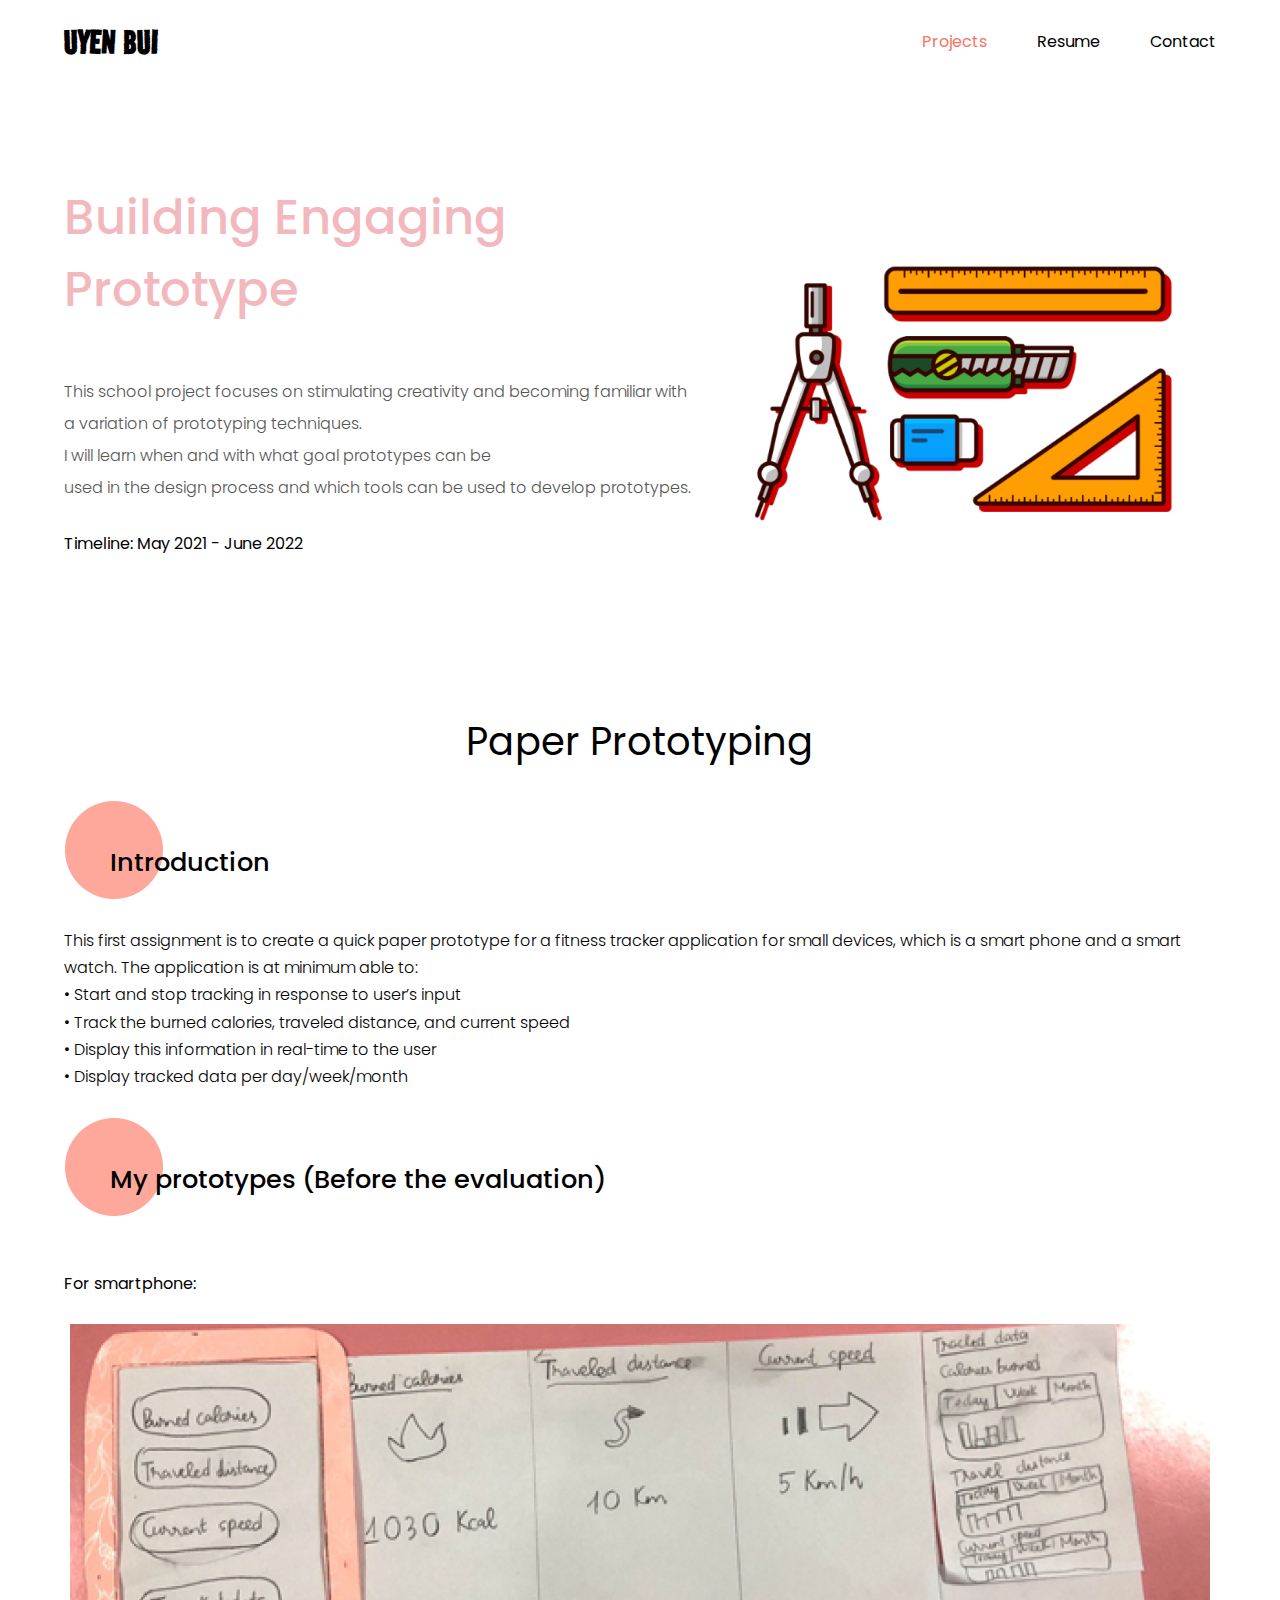
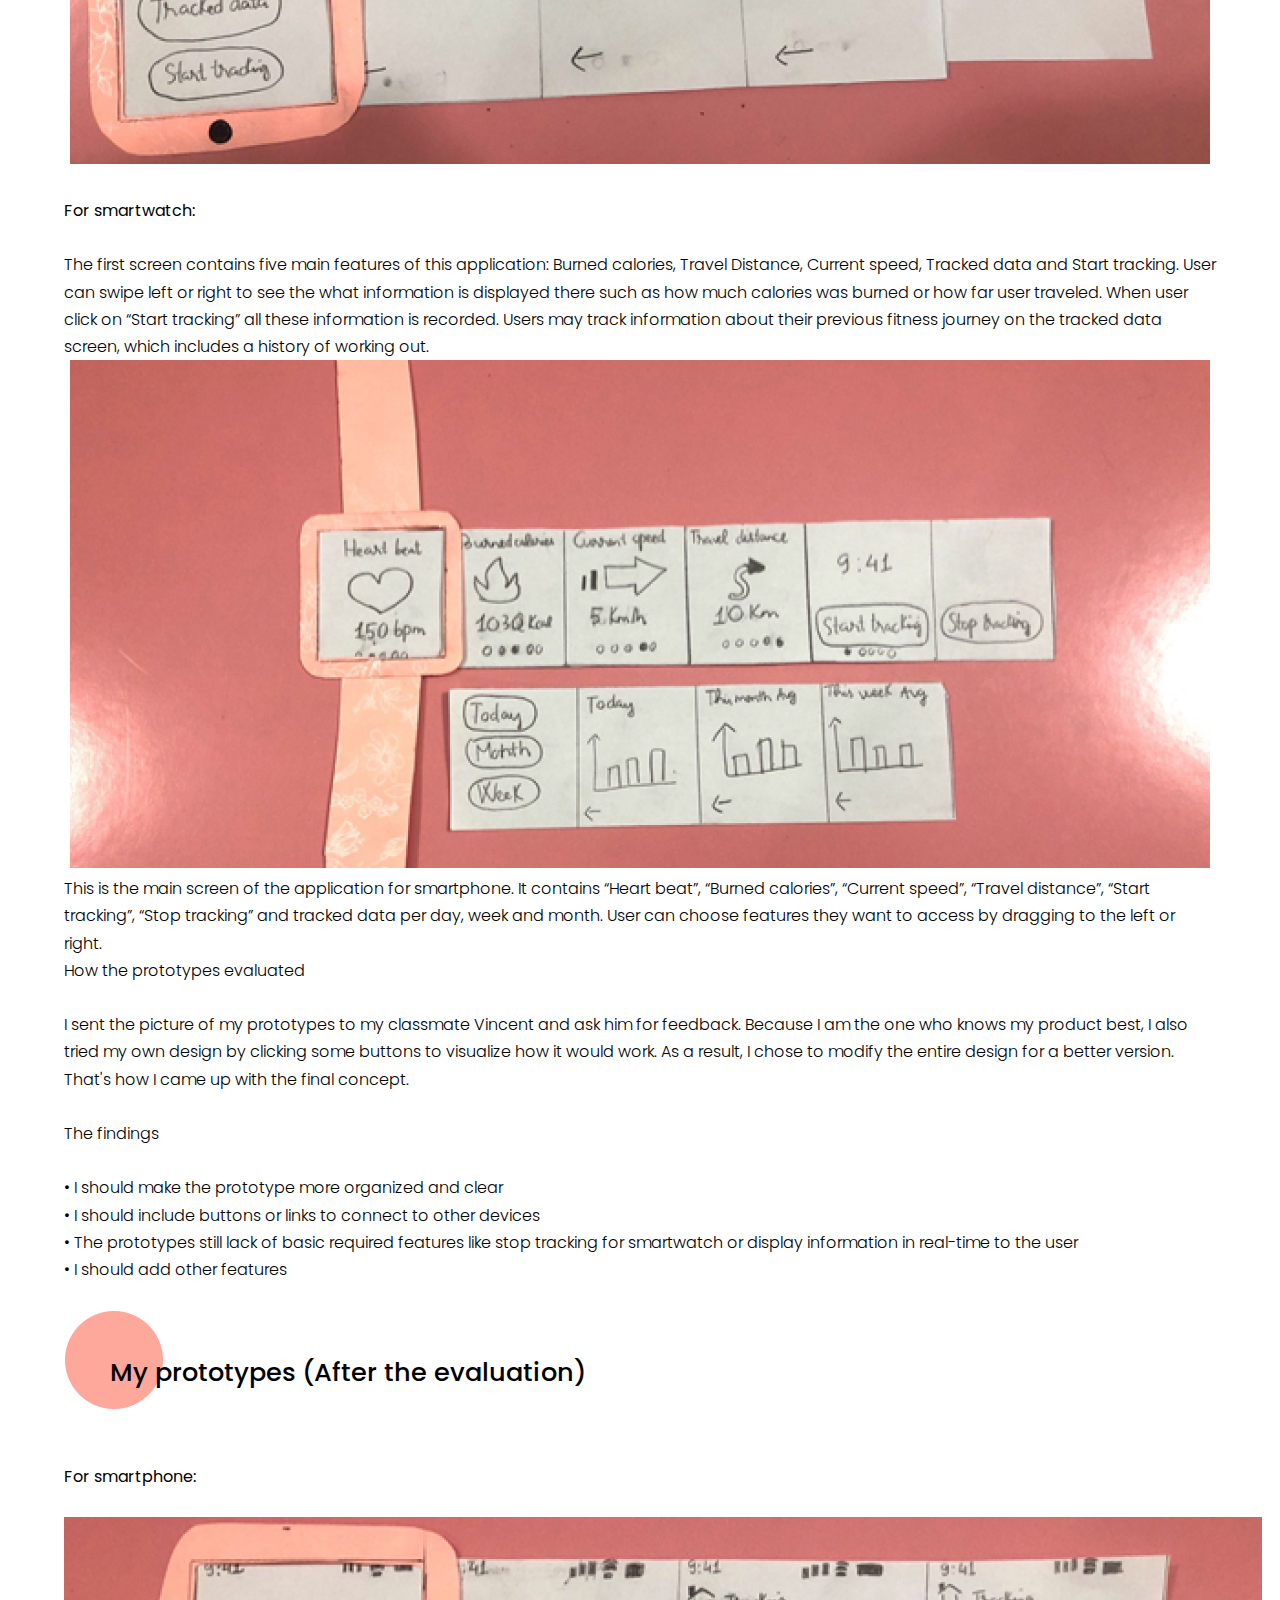
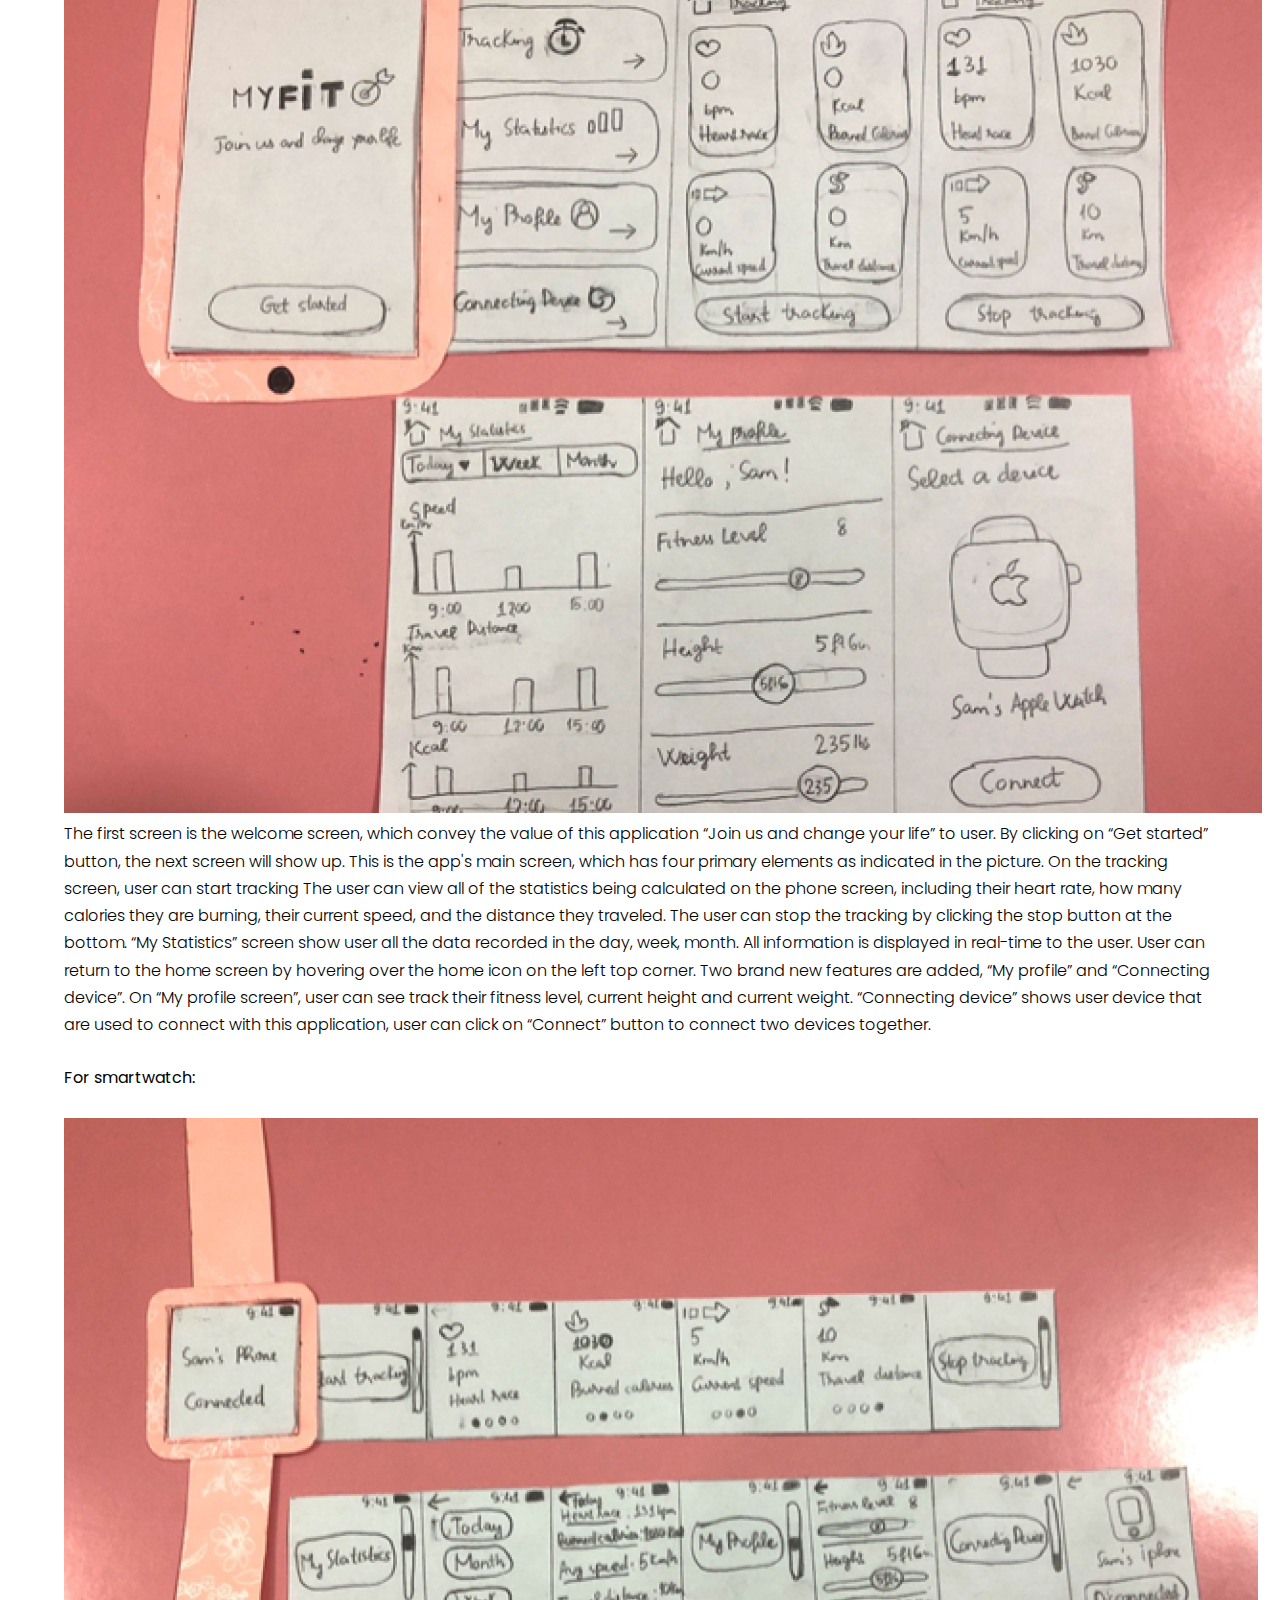
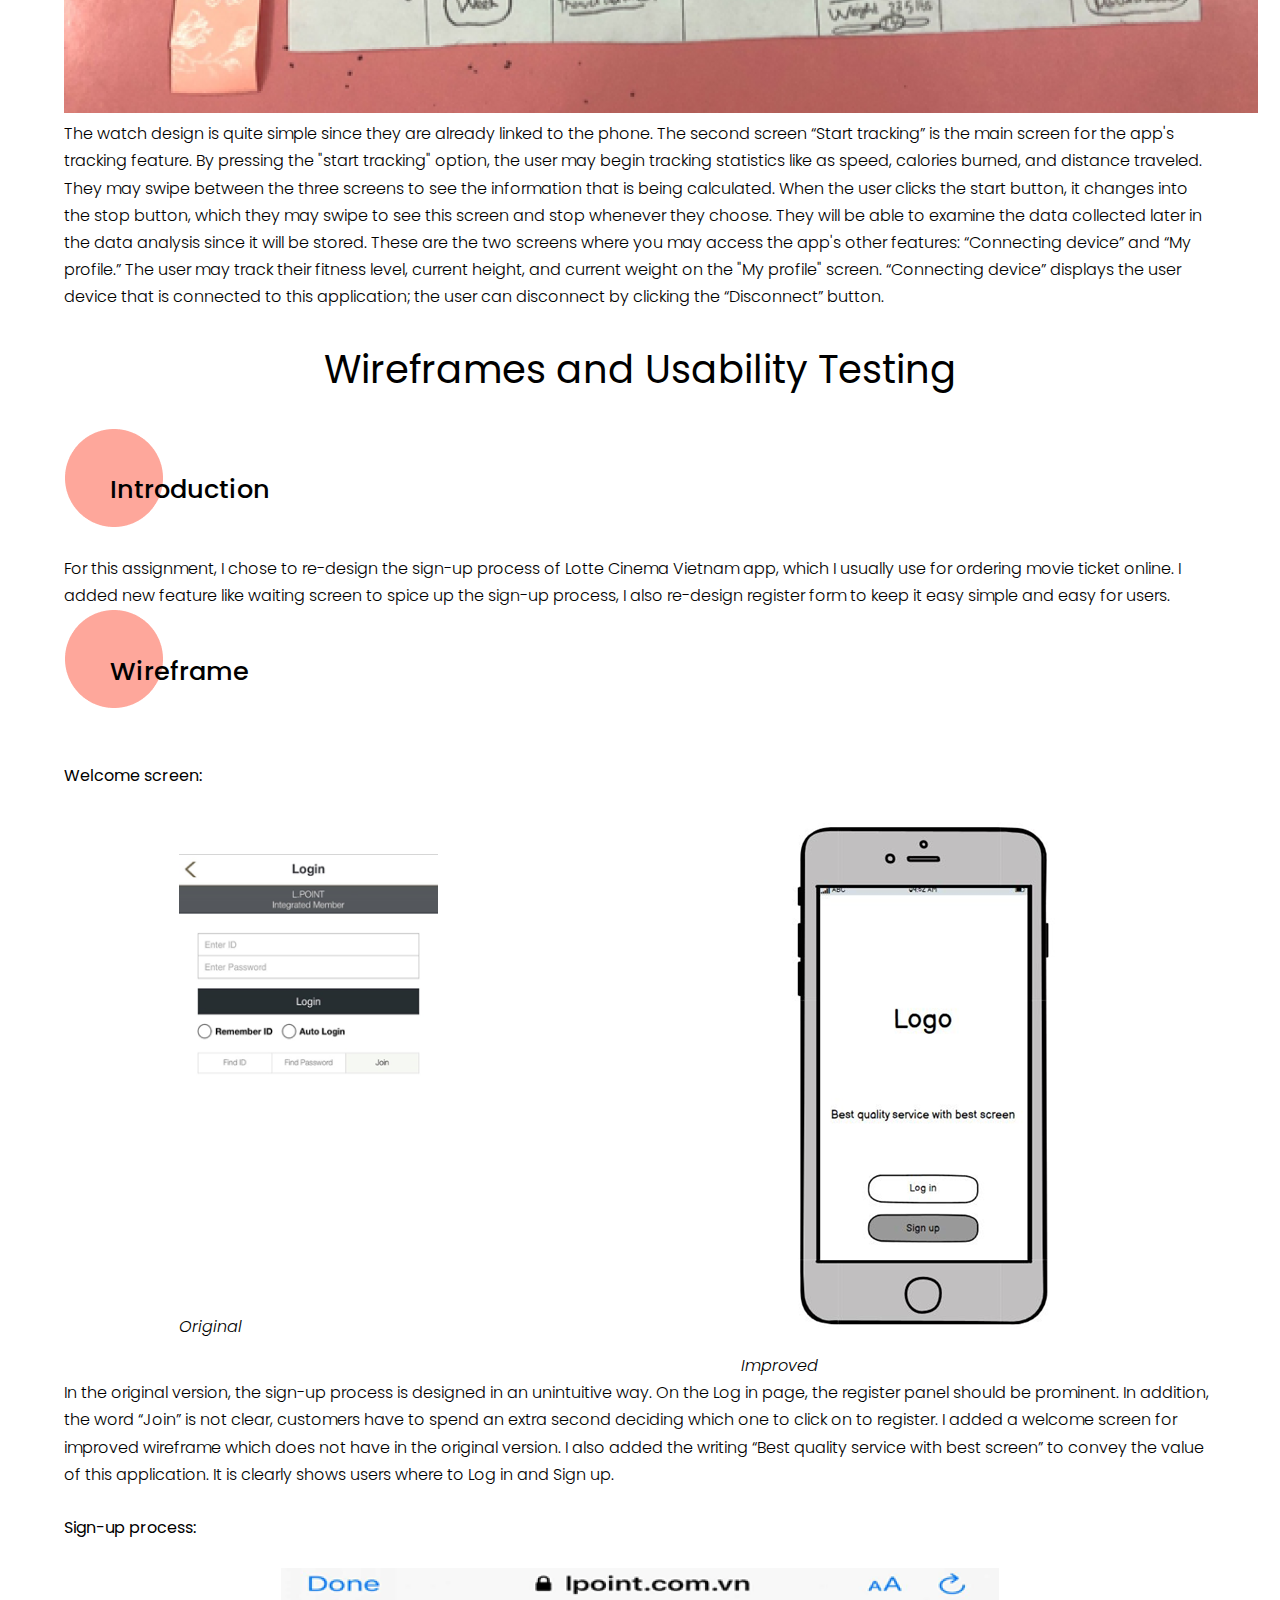
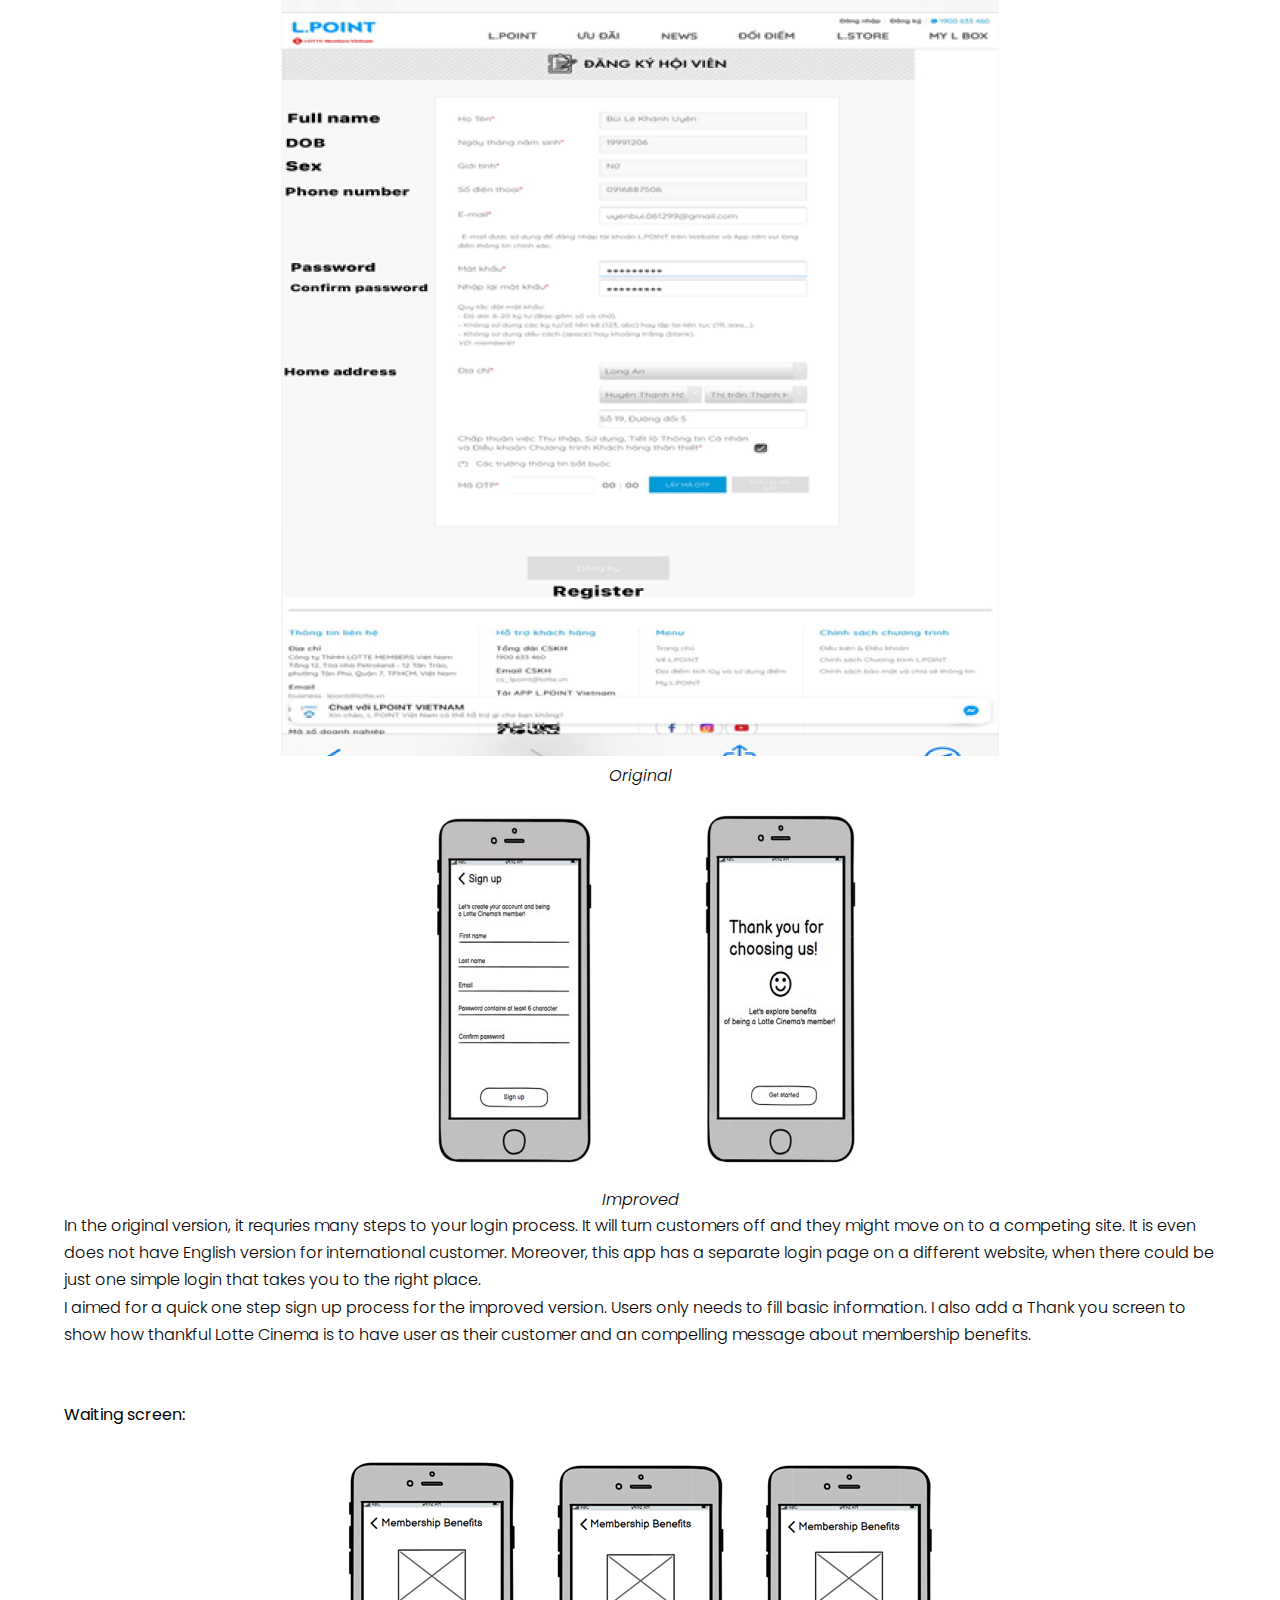
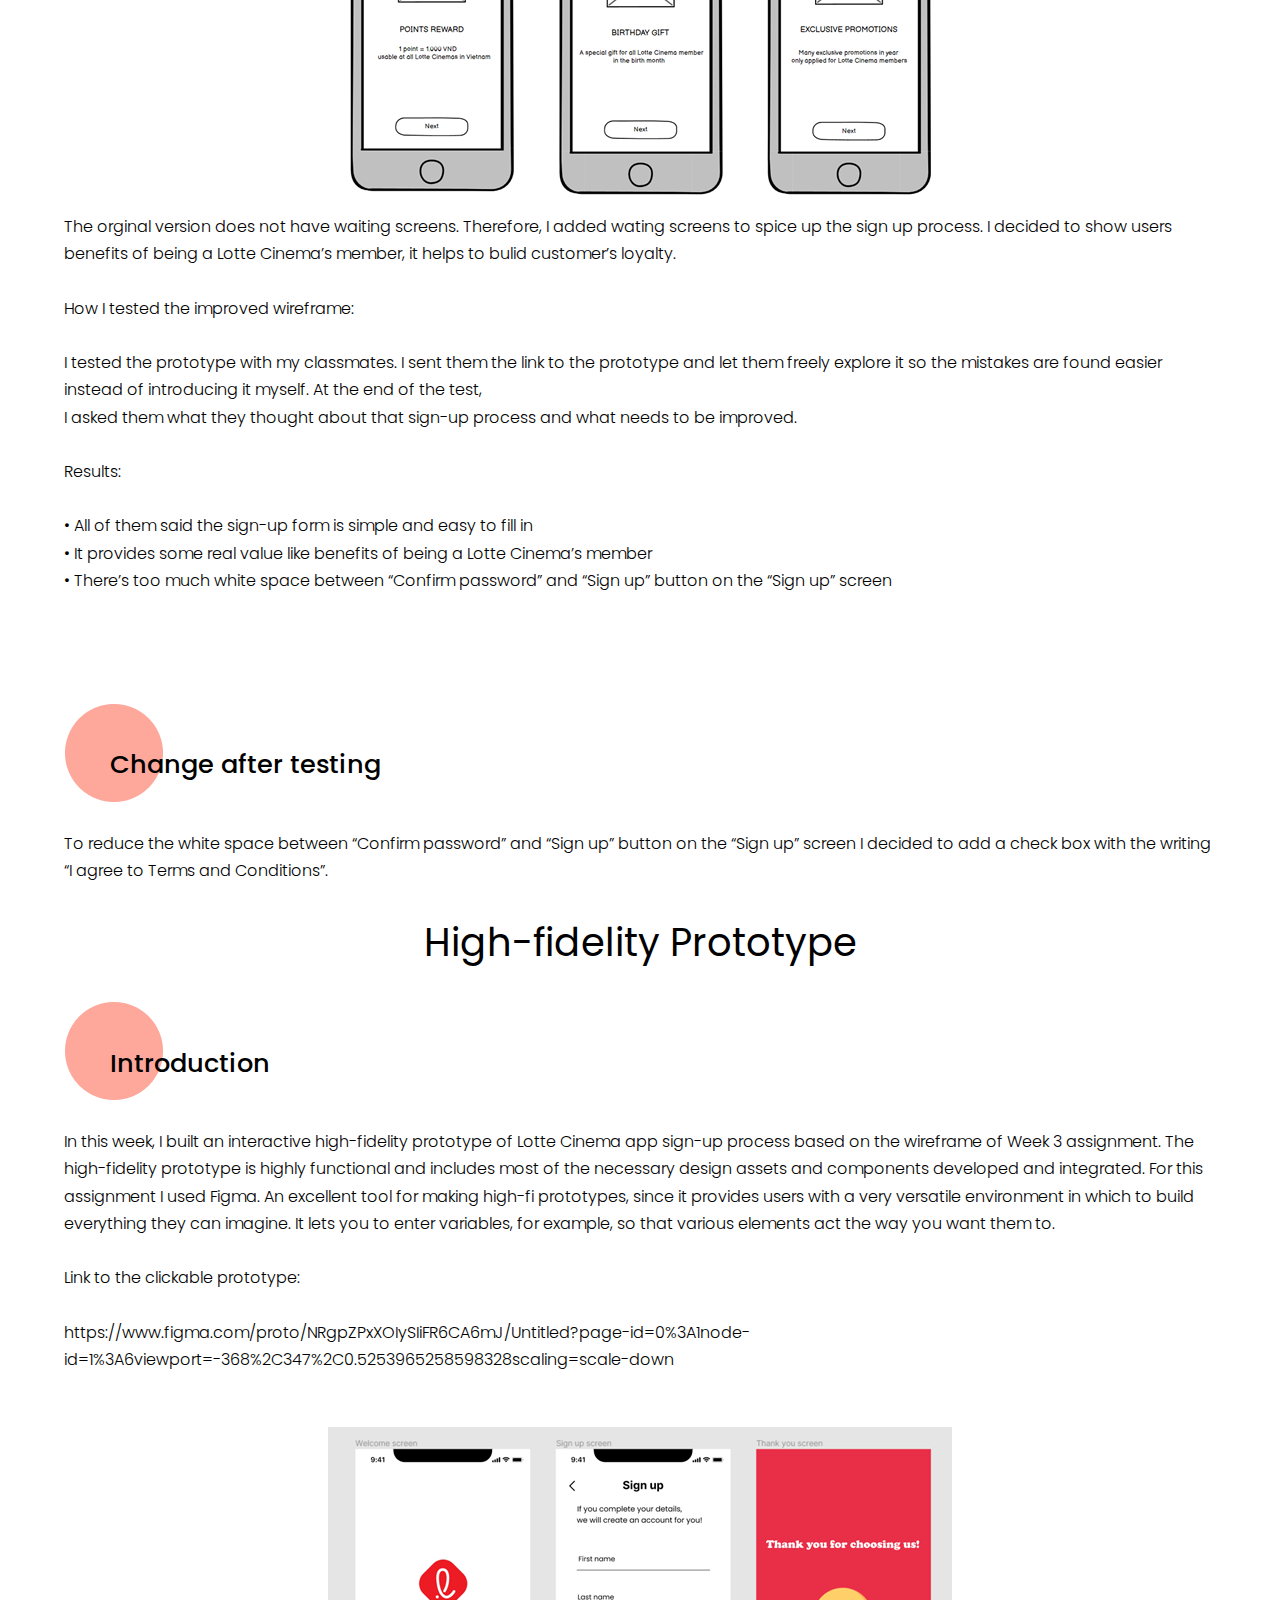
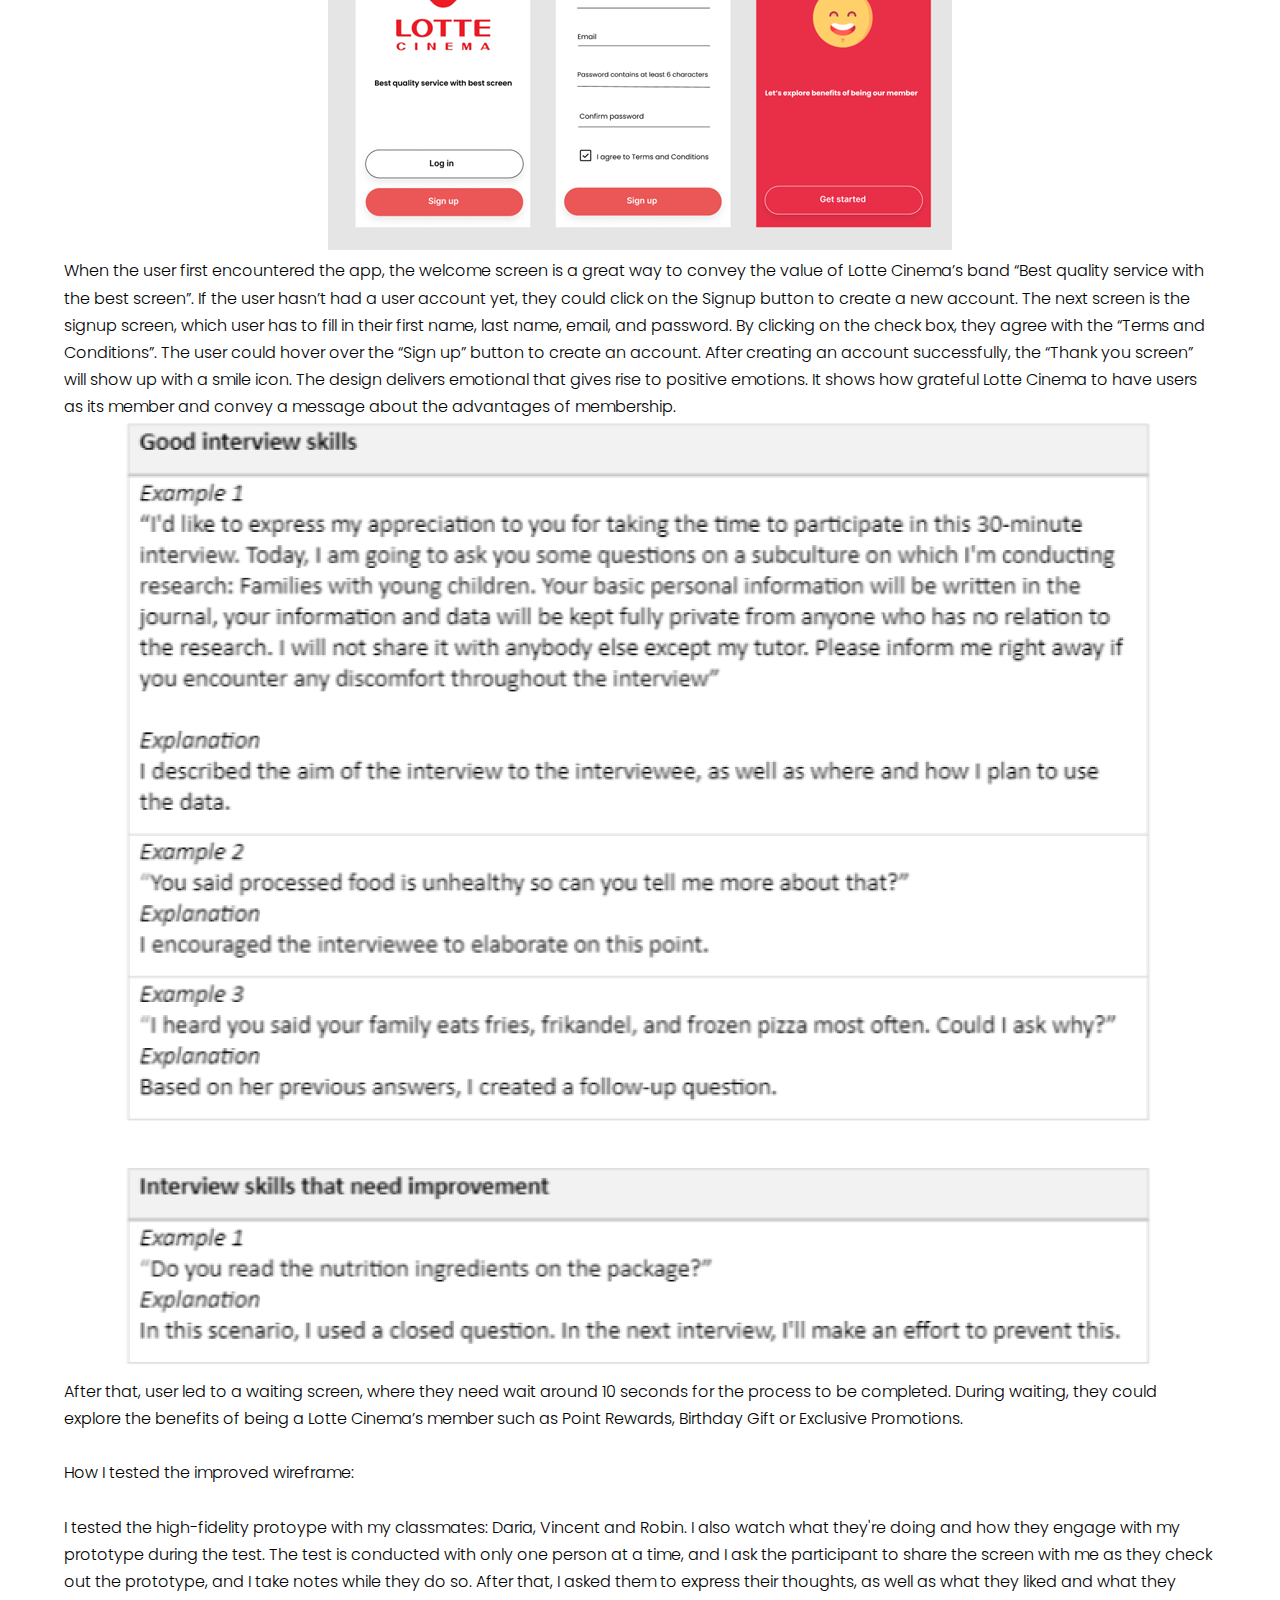
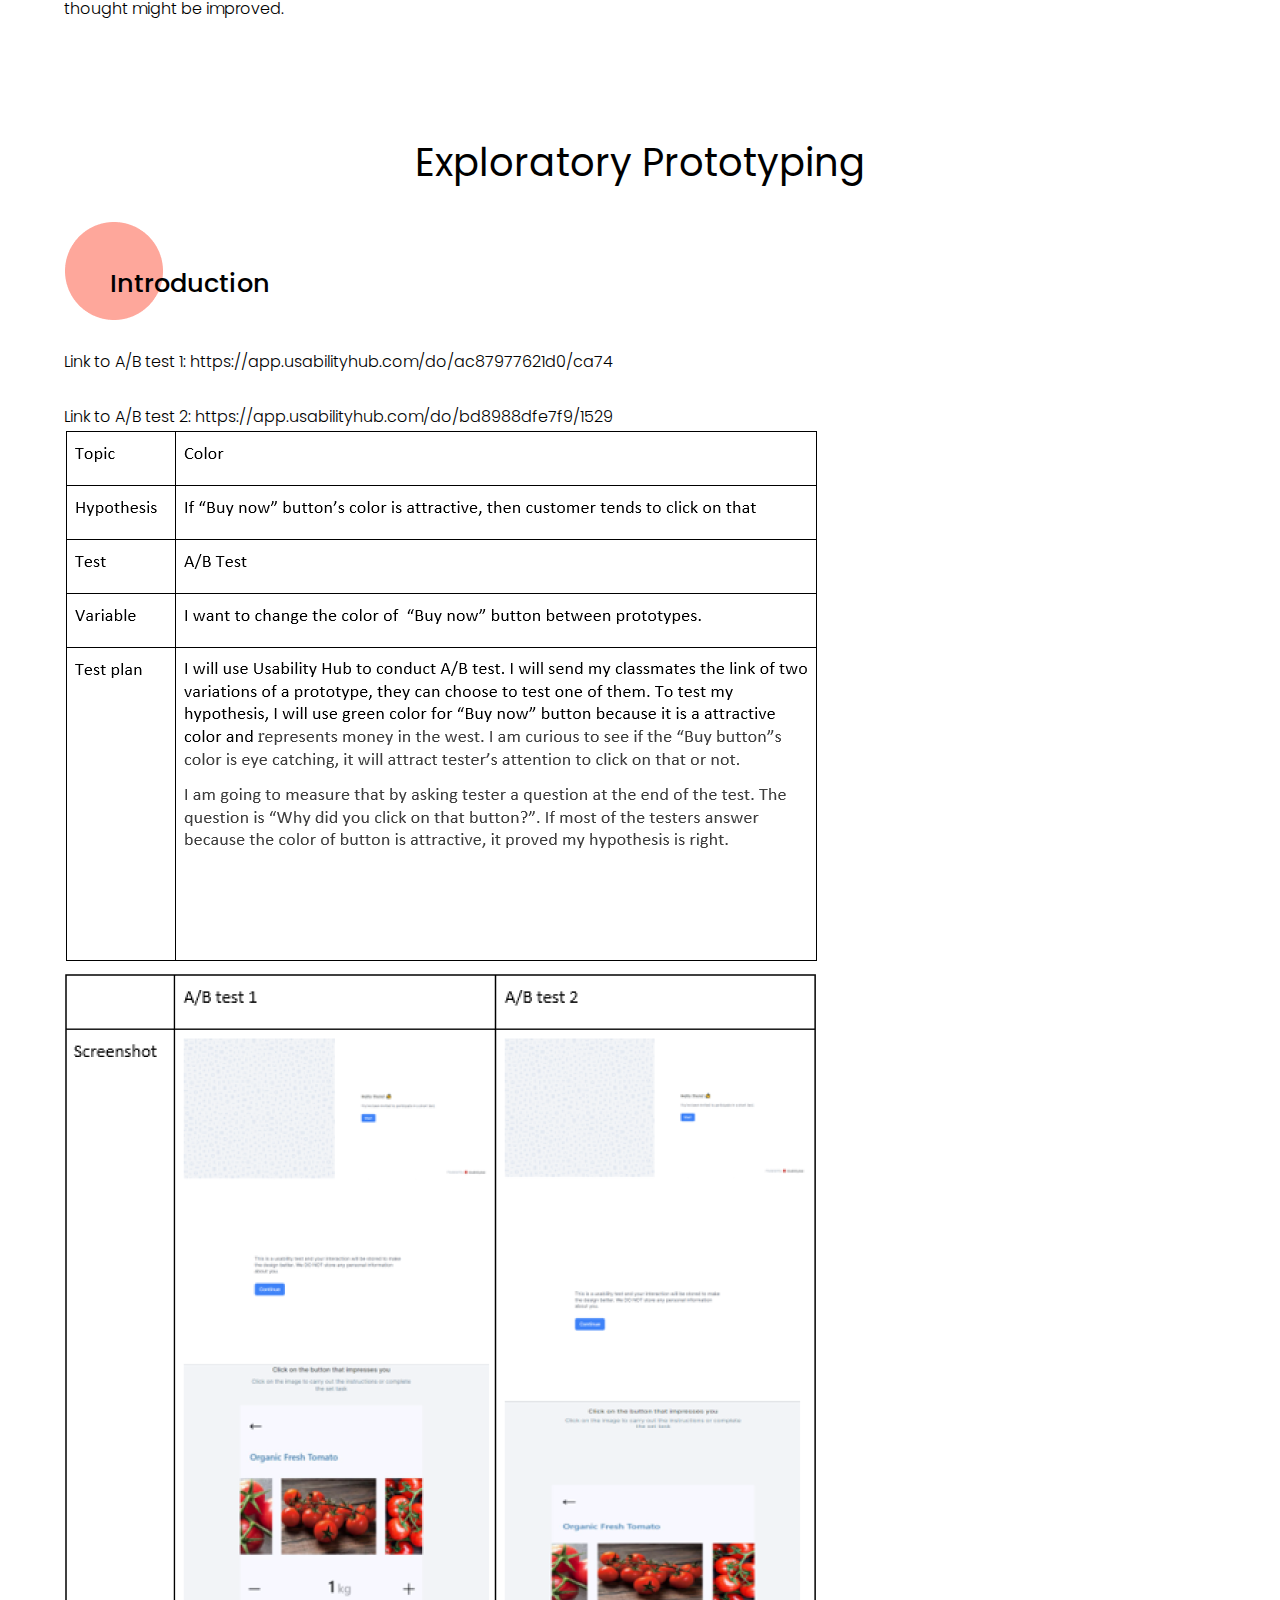
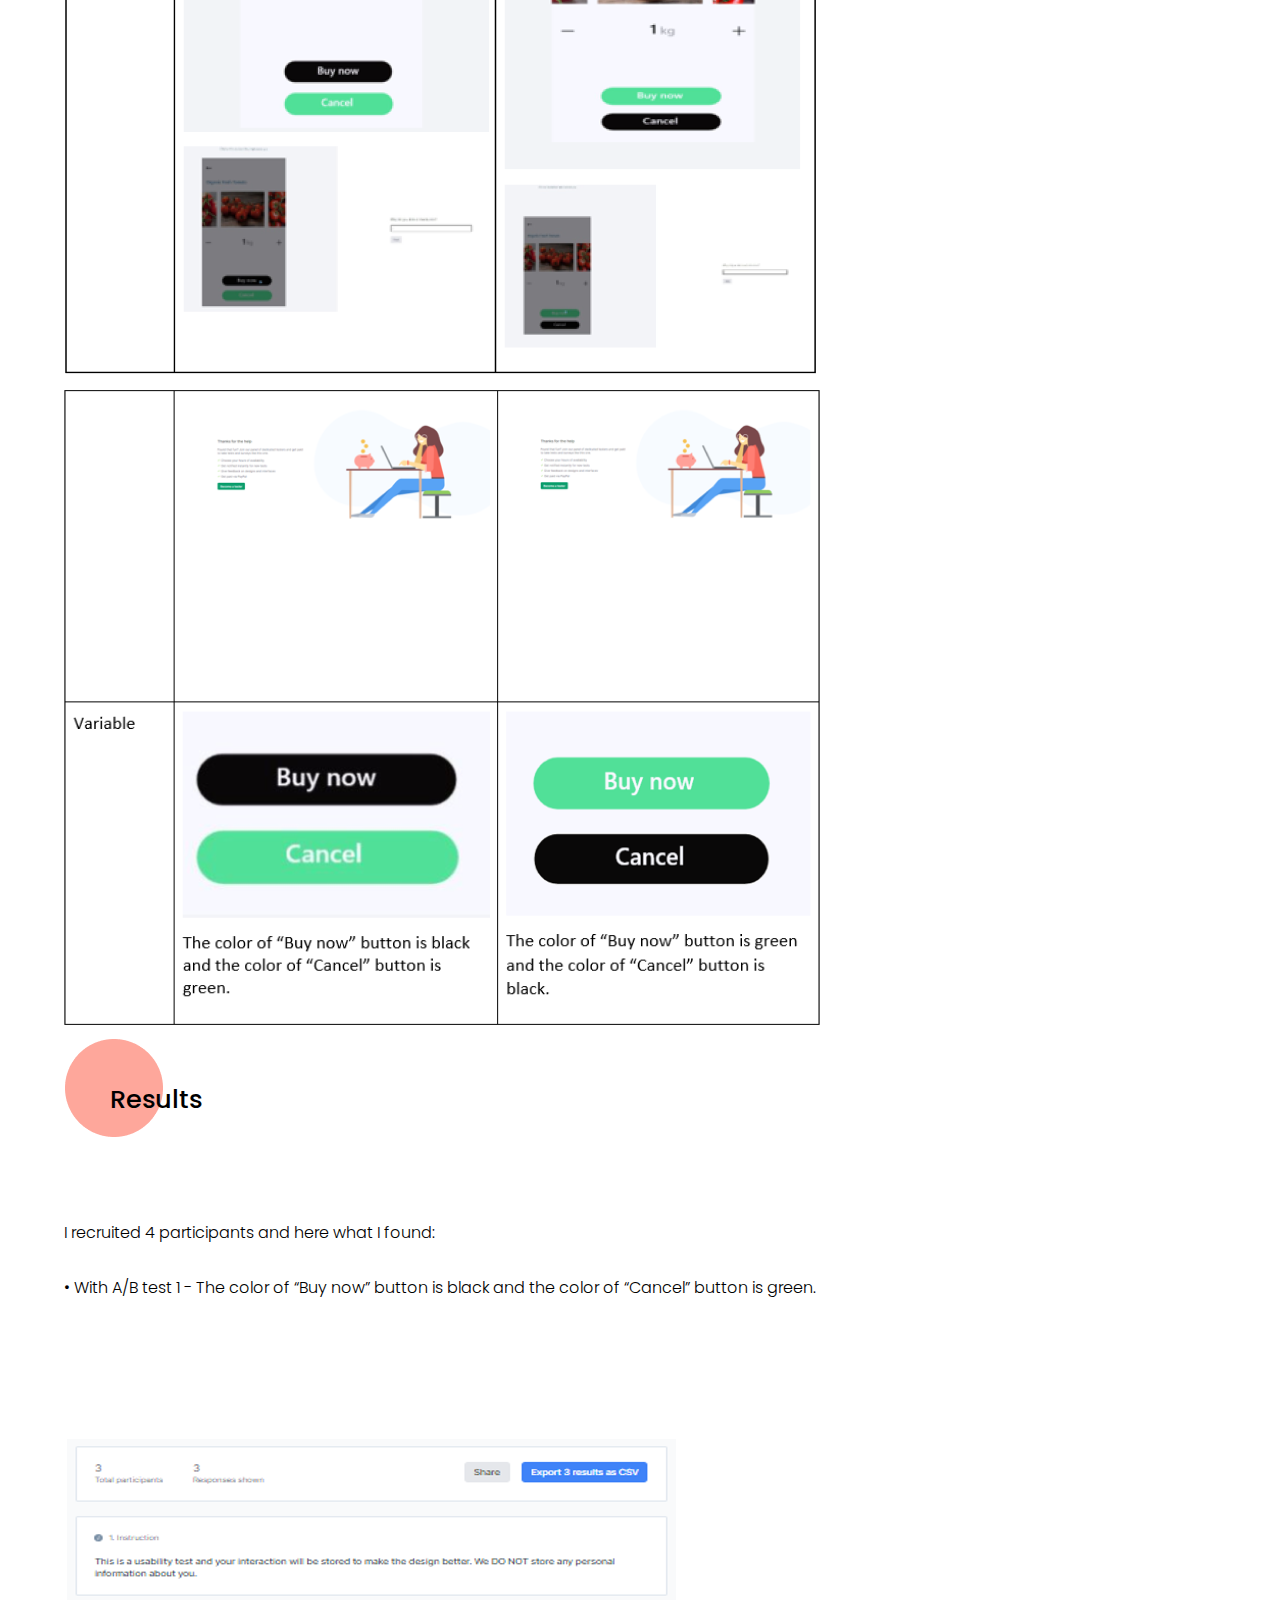
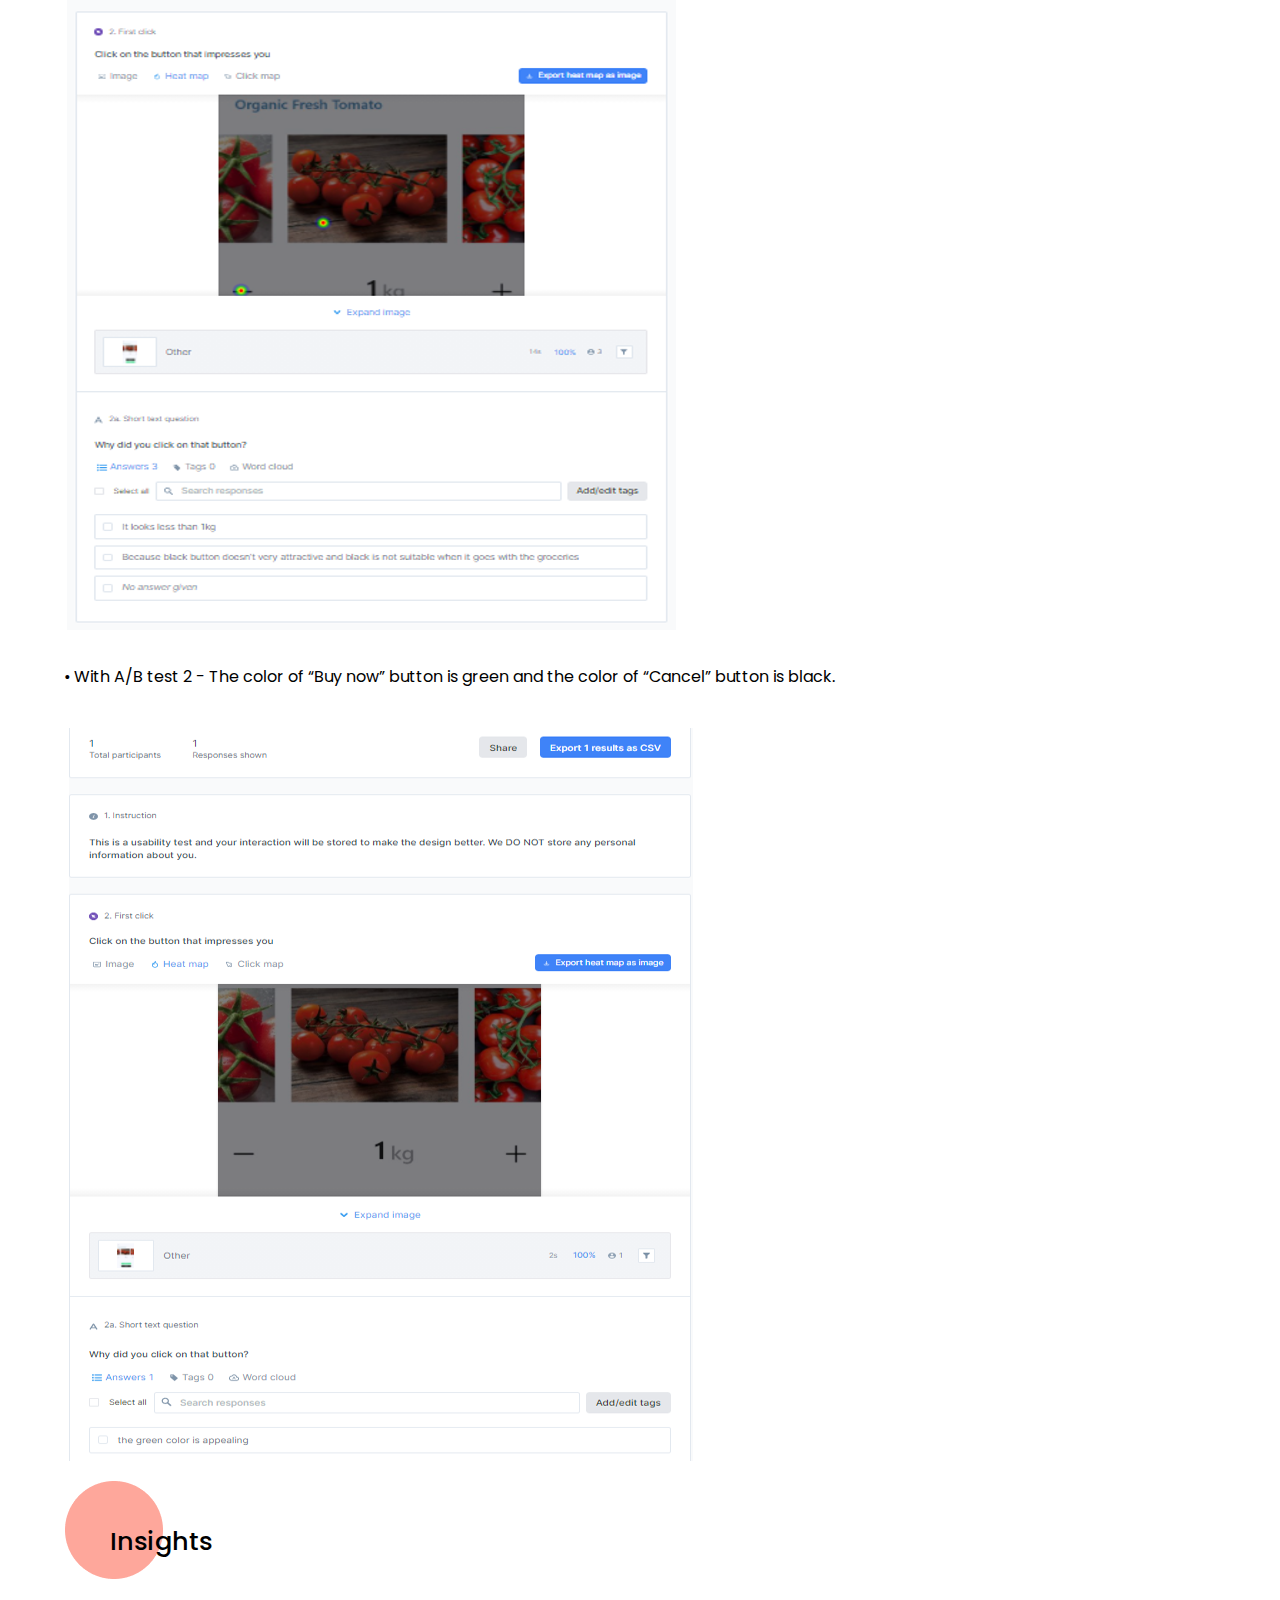
==== commit 0f94bd03: "version two" ====
--- a/building.html
+++ b/building.html
@@ -15,6 +15,7 @@
             <div class="header-logo">
                 <h3>
                     <a href="index.html">
+
                         UYEN BUI
                     </a>
                 </h3>
@@ -22,7 +23,8 @@
             <div class="header-menu">
                 <ul>
                     <li>
-                        <a href="#projects" style="color: #f57665">Projects</a>
+                        <a href="index.html#building" style="color: #f57665">Projects</a>
+
                     </li>
                     <li>
                         <a href="./CV_UyenBui.pdf">Resume</a>
@@ -55,7 +57,7 @@
                 </div>
                 <div class="second-block_content">
                     <div class="third-block_content__title title-circle">
-                        <img src="./img/Ellipse 1.png" alt="">
+                        <img src="./img/Ellipse.png" alt="">
                         <p>Introduction </p>
                     </div>
                     <div class="second-block_content">
@@ -66,7 +68,7 @@
 
                     </div>
                     <div class="third-block_content__title title-circle">
-                        <img src="./img/Ellipse 1.png" alt="">
+                        <img src="./img/Ellipse.png" alt="">
                         <p>My prototypes (Before the evaluation)</p>
                     </div>
                     <div class="second-block_content-text">
@@ -89,7 +91,7 @@
 
                     </div>
                     <div class="third-block_content__title title-circle">
-                        <img src="./img/Ellipse 1.png" alt="">
+                        <img src="./img/Ellipse.png" alt="">
                         <p>My prototypes (After the evaluation)</p>
                     </div>
                     <div class="second-block_content-text">
@@ -122,7 +124,7 @@
                 </div>
                 <div class="third-block_content">
                     <div class="third-block_content__title title-circle">
-                        <img src="./img/Ellipse 1.png" alt="">
+                        <img src="./img/Ellipse.png" alt="">
                         <p>Introduction
                         </p>
                     </div>
@@ -132,7 +134,7 @@
 
                     </div>
                     <div class="third-block_content__title title-circle">
-                        <img src="./img/Ellipse 1.png" alt="">
+                        <img src="./img/Ellipse.png" alt="">
                         <p>Wireframe</p>
                     </div>
                     <p><b>Welcome screen:</b></p>
@@ -184,7 +186,7 @@
 
                     </div>
                     <div class="third-block_content__title title-circle">
-                        <img src="./img/Ellipse 1.png" alt="">
+                        <img src="./img/Ellipse.png" alt="">
                         <p>Change after testing</p>
                     </div>
                     <div class="third-block_content-text">
@@ -200,7 +202,7 @@
                 </div>
                 <div class="fourth-block_content">
                     <div class="third-block_content__title title-circle">
-                        <img src="./img/Ellipse 1.png" alt="">
+                        <img src="./img/Ellipse.png" alt="">
                         <p>Introduction </p>
                     </div>
                     <div class="fourth-block_content">
@@ -239,7 +241,7 @@
                 </div>
                 <div class="fifth-block_content">
                     <div class="third-block_content__title title-circle">
-                        <img src="./img/Ellipse 1.png" alt="">
+                        <img src="./img/Ellipse.png" alt="">
                         <p>Introduction </p>
                     </div>
                     <div class="fifth-block_content-text">
@@ -256,7 +258,7 @@
 
                     </div>
                     <div class="third-block_content__title title-circle">
-                        <img src="./img/Ellipse 1.png" alt="">
+                        <img src="./img/Ellipse.png" alt="">
                         <p>Results
                         </p>
                     </div>
@@ -280,7 +282,7 @@
 
                     </div>
                     <div class="third-block_content__title title-circle">
-                        <img src="./img/Ellipse 1.png" alt="">
+                        <img src="./img/Ellipse.png" alt="">
                         <p>Insights
 
                         </p>
@@ -309,7 +311,7 @@
                 </div>
                 <div class="sixth-block_content">
                     <div class="third-block_content__title title-circle">
-                        <img src="./img/Ellipse 1.png" alt="">
+                        <img src="./img/Ellipse.png" alt="">
                         <p>Introduction </p>
                     </div>
                     <div class="sixth-block_content-text">
@@ -320,7 +322,7 @@
                         <img src="./img/image 19.png" alt="">
                     </div>
                     <div class="third-block_content__title title-circle">
-                        <img src="./img/Ellipse 1.png" alt="">
+                        <img src="./img/Ellipse.png" alt="">
                         <p>Results
                         </p>
                     </div>
--- a/stule.css
+++ b/stule.css
@@ -37,6 +37,7 @@
       -ms-flex-align: center;
           align-items: center;
   padding: 20px 5%;
+  z-index: 99999;
 }
 
 .header-container .header-logo {
@@ -484,7 +485,9 @@
 }
 
 .building-container .content .first-block {
-  margin-top: -200px;
+  margin-top: -50px;
+  height: 600px;
+  overflow: hidden;
   display: -webkit-box;
   display: -ms-flexbox;
   display: flex;
